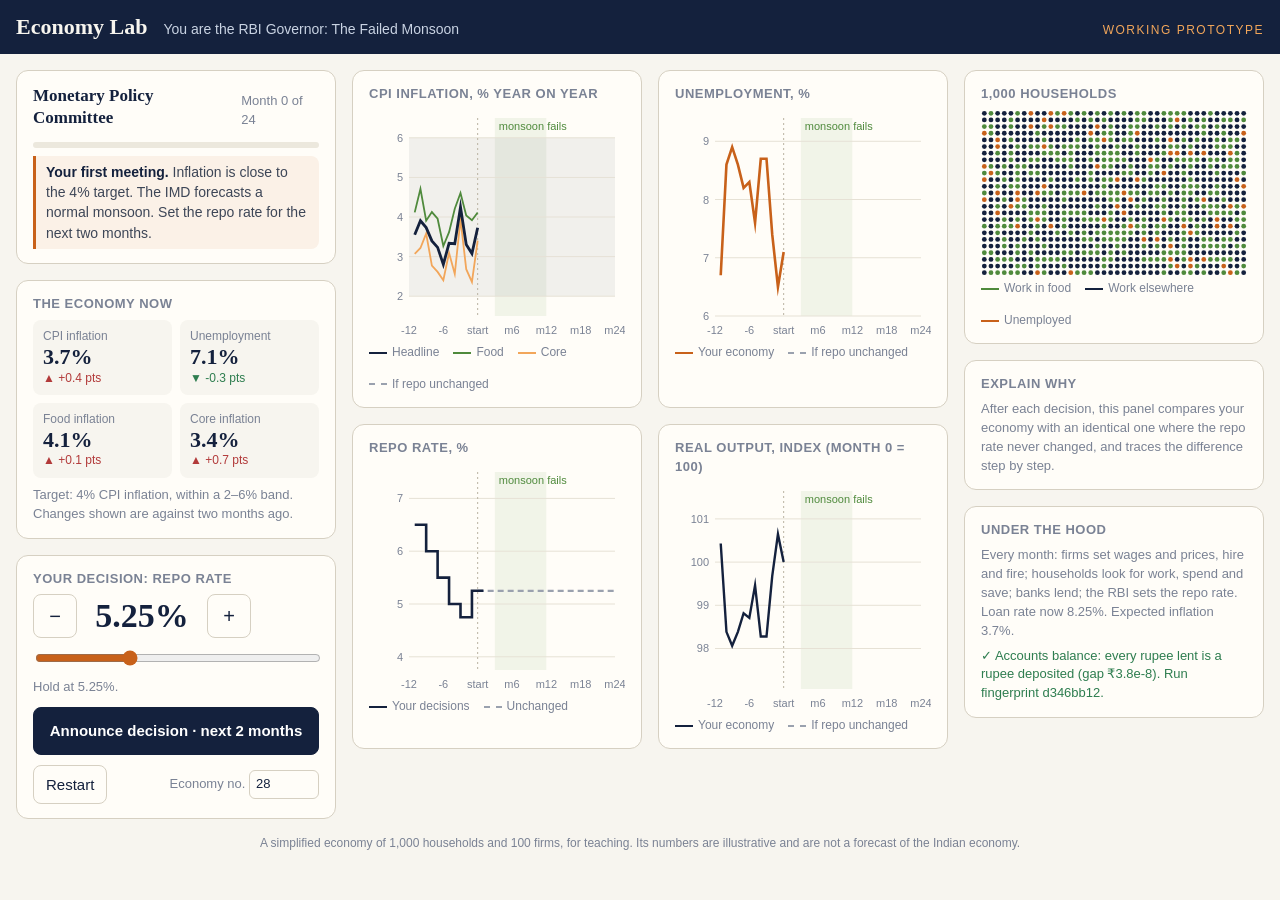
==== prototype/index.html @ f1018a71 "Economy Lab: research, architecture, concept note and RBI Governor prototype Co-Authored-By: Claude " ====
<!doctype html>
<html lang="en">
<head>
<meta charset="utf-8">
<meta name="viewport" content="width=device-width, initial-scale=1">
<title>Economy Lab Prototype</title>
<style>
  /* Layout: controls left, four linked charts centre, households and explanation right */
  :root {
    --ink: #14213D; --paper: #F7F5EF; --paper2: #ECE8DD; --card: #FFFDF8;
    --body: #3D4657; --muted: #7A8294; --line: #D6D0C2;
    --accent: #C8611A; --accent-light: #F2A65A; --food: #4F8A3C; --good: #2E7D4F; --bad: #B23A3A;
    --header: #14213D; --header-fg: #F7F5EF; --header-sub: #C9D3E3; --news: #FBF1E7;
    --primary: #14213D; --primary-fg: #FFFFFF; --primary-hover: #23365F;
    --hold: #9AA1AE; --grid: #E6E1D5; --zero: #B9B2A2; --band: rgba(20,33,61,0.06); --monsoon: rgba(79,138,60,0.08);
  }
  @media (prefers-color-scheme: dark) { :root:not([data-theme="light"]) {
    --ink: #EEF1F6; --paper: #0F141E; --paper2: #1A2130; --card: #151C29;
    --body: #C3CBD8; --muted: #8D96A8; --line: #2A3344;
    --accent: #E58440; --accent-light: #F2A65A; --food: #7CBF65; --good: #5CC08A; --bad: #EE7272;
    --header: #0A0F1A; --header-fg: #F7F5EF; --header-sub: #AEB9CC; --news: #2A1F16;
    --primary: #E58440; --primary-fg: #10141C; --primary-hover: #F09A5C;
    --hold: #707A8C; --grid: #232C3C; --zero: #4A5468; --band: rgba(238,241,246,0.06); --monsoon: rgba(124,191,101,0.10);
    color-scheme: dark; } }
  :root[data-theme="dark"] {
    --ink: #EEF1F6; --paper: #0F141E; --paper2: #1A2130; --card: #151C29;
    --body: #C3CBD8; --muted: #8D96A8; --line: #2A3344;
    --accent: #E58440; --accent-light: #F2A65A; --food: #7CBF65; --good: #5CC08A; --bad: #EE7272;
    --header: #0A0F1A; --header-fg: #F7F5EF; --header-sub: #AEB9CC; --news: #2A1F16;
    --primary: #E58440; --primary-fg: #10141C; --primary-hover: #F09A5C;
    --hold: #707A8C; --grid: #232C3C; --zero: #4A5468; --band: rgba(238,241,246,0.06); --monsoon: rgba(124,191,101,0.10);
    color-scheme: dark; }
  * { box-sizing: border-box; }
  body { margin: 0; background: var(--paper); color: var(--body); font: 15px/1.45 "IBM Plex Sans", -apple-system, "Segoe UI", Roboto, Arial, sans-serif; }
  header { background: var(--header); color: var(--header-fg); padding: 14px max(16px, env(safe-area-inset-right, 0px)) 14px max(16px, env(safe-area-inset-left, 0px)); display: flex; align-items: baseline; gap: 16px; flex-wrap: wrap; }
  header h1 { margin: 0; font: 600 22px/1.2 "Source Serif 4", Georgia, serif; }
  header .sub { color: var(--header-sub); font-size: 14px; }
  header .tag { margin-left: auto; font-size: 12px; letter-spacing: 1.5px; text-transform: uppercase; color: var(--accent-light); }
  main { display: grid; grid-template-columns: 320px minmax(0, 1fr) 300px; gap: 16px; padding-block: 16px; padding-left: max(16px, env(safe-area-inset-left, 0px)); padding-right: max(16px, env(safe-area-inset-right, 0px)); max-width: 1600px; margin: 0 auto; }
  .card { background: var(--card); border: 1px solid var(--line); border-radius: 12px; padding: 14px 16px; }
  .col { display: flex; flex-direction: column; gap: 16px; min-width: 0; }
  h2 { margin: 0 0 8px; font: 600 17px/1.25 "Source Serif 4", Georgia, serif; color: var(--ink); }
  h3 { margin: 0 0 6px; font-size: 13px; font-weight: 600; letter-spacing: .5px; text-transform: uppercase; color: var(--muted); }
  .month { font-size: 13px; color: var(--muted); }
  .progress { height: 6px; background: var(--paper2); border-radius: 3px; overflow: hidden; margin: 6px 0 2px; }
  .progress > div { height: 100%; background: var(--accent); width: 0; transition: width .3s; }
  .news { font-size: 14px; border-left: 3px solid var(--accent); padding: 6px 10px; background: var(--news); border-radius: 0 8px 8px 0; margin-top: 8px; }
  .news b { color: var(--ink); }
  .tiles { display: grid; grid-template-columns: 1fr 1fr; gap: 8px; }
  .tile { background: var(--paper); border-radius: 8px; padding: 8px 10px; }
  .tile .k { font-size: 12px; color: var(--muted); }
  .tile .v { font: 600 22px/1.1 "Source Serif 4", Georgia, serif; color: var(--ink); }
  .tile .d { font-size: 12px; }
  .up { color: var(--bad); } .down { color: var(--good); } .flat { color: var(--muted); }
  .repo { display: flex; align-items: center; gap: 10px; margin: 6px 0 10px; }
  .repo .val { font: 600 34px/1 "Source Serif 4", Georgia, serif; color: var(--ink); min-width: 110px; text-align: center; }
  button { font: inherit; cursor: pointer; border-radius: 8px; border: 1px solid var(--line); background: var(--card); color: var(--ink); padding: 8px 12px; }
  button:hover:not(:disabled) { border-color: var(--ink); }
  button:disabled { opacity: .45; cursor: default; }
  button.step { width: 44px; height: 44px; font-size: 20px; padding: 0; }
  button.primary { background: var(--primary); color: var(--primary-fg); border-color: var(--primary); width: 100%; padding: 12px; font-weight: 600; }
  button.primary:hover:not(:disabled) { background: var(--primary-hover); }
  button:focus-visible, input:focus-visible { outline: 2px solid var(--accent); outline-offset: 2px; }
  input[type=range] { width: 100%; accent-color: var(--accent); }
  .row { display: flex; gap: 8px; align-items: center; }
  .small { font-size: 13px; color: var(--muted); }
  .charts { display: grid; grid-template-columns: 1fr 1fr; gap: 16px; }
  .chart canvas { width: 100%; height: 230px; display: block; }
  .legend { display: flex; gap: 14px; flex-wrap: wrap; font-size: 12px; color: var(--muted); margin-top: 4px; }
  .legend i { display: inline-block; width: 18px; height: 0; border-top: 2.5px solid; vertical-align: middle; margin-right: 5px; }
  .legend i.dash { border-top-style: dashed; }
  #dots { width: 100%; aspect-ratio: 40 / 25; display: block; }
  .explain ol { margin: 0; padding-left: 20px; }
  .explain li { margin-bottom: 6px; }
  .check { font-size: 13px; color: var(--good); }
  .score { text-align: center; }
  .score .grade { font: 600 64px/1 "Source Serif 4", Georgia, serif; color: var(--accent); }
  .disclaimer { font-size: 12px; color: var(--muted); text-align: center; margin: 0; padding: 0 max(16px, env(safe-area-inset-right, 0px)) 20px max(16px, env(safe-area-inset-left, 0px)); }
  @media (max-width: 1200px) { main { grid-template-columns: 300px minmax(0, 1fr); } .right { grid-column: 1 / -1; display: grid; grid-template-columns: repeat(auto-fit, minmax(260px, 1fr)); } }
  @media (max-width: 760px) { main { grid-template-columns: 1fr; } .charts { grid-template-columns: 1fr; } header .tag { margin-left: 0; } }
</style>
</head>
<body>
<header>
  <h1>Economy Lab</h1>
  <span class="sub">You are the RBI Governor: The Failed Monsoon</span>
  <span class="tag">Working prototype</span>
</header>

<main>
  <section class="col">
    <div class="card">
      <div class="row" style="justify-content:space-between"><h2 id="phase">Monetary Policy Committee</h2><span class="month" id="month"></span></div>
      <div class="progress"><div id="bar"></div></div>
      <div class="news" id="news"></div>
    </div>
    <div class="card">
      <h3>The economy now</h3>
      <div class="tiles">
        <div class="tile"><div class="k">CPI inflation</div><div class="v" id="t-infl"></div><div class="d" id="d-infl"></div></div>
        <div class="tile"><div class="k">Unemployment</div><div class="v" id="t-u"></div><div class="d" id="d-u"></div></div>
        <div class="tile"><div class="k">Food inflation</div><div class="v" id="t-food"></div><div class="d" id="d-food"></div></div>
        <div class="tile"><div class="k">Core inflation</div><div class="v" id="t-core"></div><div class="d" id="d-core"></div></div>
      </div>
      <p class="small" style="margin:8px 0 0">Target: 4% CPI inflation, within a 2–6% band. Changes shown are against two months ago.</p>
    </div>
    <div class="card">
      <h3>Your decision: repo rate</h3>
      <div class="repo">
        <button class="step" id="minus" aria-label="Cut by 0.25">−</button>
        <div class="val" id="repo"></div>
        <button class="step" id="plus" aria-label="Raise by 0.25">+</button>
      </div>
      <input type="range" id="slider" min="3" max="10" step="0.25" aria-label="Repo rate">
      <p class="small" id="change" style="margin:6px 0 10px"></p>
      <button class="primary" id="go">Announce decision · next 2 months</button>
      <div class="row" style="margin-top:10px; justify-content:space-between">
        <button id="restart">Restart</button>
        <span class="small">Economy no. <input id="seed" type="number" value="28" style="width:70px; font:inherit; padding:4px 6px; border:1px solid var(--line); border-radius:6px; background:var(--card); color:var(--ink)"></span>
      </div>
    </div>
  </section>

  <section class="col">
    <div class="charts">
      <div class="card chart"><h3>CPI inflation, % year on year</h3><canvas id="c-infl"></canvas>
        <div class="legend"><span><i style="border-color:var(--ink)"></i>Headline</span><span><i style="border-color:var(--food)"></i>Food</span><span><i style="border-color:var(--accent-light)"></i>Core</span><span><i class="dash" style="border-color:var(--hold)"></i>If repo unchanged</span></div></div>
      <div class="card chart"><h3>Unemployment, %</h3><canvas id="c-u"></canvas>
        <div class="legend"><span><i style="border-color:var(--accent)"></i>Your economy</span><span><i class="dash" style="border-color:var(--hold)"></i>If repo unchanged</span></div></div>
      <div class="card chart"><h3>Repo rate, %</h3><canvas id="c-repo"></canvas>
        <div class="legend"><span><i style="border-color:var(--ink)"></i>Your decisions</span><span><i class="dash" style="border-color:var(--hold)"></i>Unchanged</span></div></div>
      <div class="card chart"><h3>Real output, index (month 0 = 100)</h3><canvas id="c-y"></canvas>
        <div class="legend"><span><i style="border-color:var(--ink)"></i>Your economy</span><span><i class="dash" style="border-color:var(--hold)"></i>If repo unchanged</span></div></div>
    </div>
  </section>

  <section class="col right">
    <div class="card">
      <h3>1,000 households</h3>
      <canvas id="dots"></canvas>
      <div class="legend"><span><i style="border-color:var(--food)"></i>Work in food</span><span><i style="border-color:var(--ink)"></i>Work elsewhere</span><span><i style="border-color:var(--accent)"></i>Unemployed</span></div>
    </div>
    <div class="card explain">
      <h3>Explain why</h3>
      <div id="explain"></div>
    </div>
    <div class="card score" id="scorecard" hidden></div>
    <div class="card">
      <h3>Under the hood</h3>
      <p class="small" style="margin:0" id="hood"></p>
      <p class="check" id="check" style="margin:6px 0 0"></p>
    </div>
  </section>
</main>
<p class="disclaimer">A simplified economy of 1,000 households and 100 firms, for teaching. Its numbers are illustrative and are not a forecast of the Indian economy.</p>

<script src="engine.js"></script>
<script>
(function () {
  const E = window.EconEngine;
  const $ = id => document.getElementById(id);
  const tok = n => getComputedStyle(document.documentElement).getPropertyValue(n).trim();
  const pct = (x, d = 1) => (100 * x).toFixed(d) + '%';
  let game, repo, lastRec;

  const NEWS = [
    { at: 0, html: '<b>Your first meeting.</b> Inflation is close to the 4% target. The IMD forecasts a normal monsoon. Set the repo rate for the next two months.' },
    { at: 2, html: '<b>Weather alert.</b> Monsoon rains are running well below normal in July. Farmers are worried about the kharif crop.' },
    { at: 4, html: '<b>Monsoon fails.</b> Rainfall ends 18% below normal. Kharif output falls and vegetable and pulse prices are rising. Food is 46% of the CPI basket.' },
    { at: 8, html: '<b>Prices spreading?</b> Food inflation is high. Watch core inflation: if wages and other prices follow, the shock becomes persistent.' },
    { at: 12, html: '<b>Rabi sowing improves.</b> Farm output is expected to recover gradually over the next year.' },
    { at: 18, html: '<b>Harvest back to normal.</b> Food prices are easing. Is your policy still right for where the economy is heading?' },
    { at: 22, html: '<b>Last meeting.</b> Your term ends after this decision.' },
  ];

  function start() {
    const seed = Math.max(1, Math.floor(Number($('seed').value) || 28));
    game = new E.Game({ seed });
    repo = game.startRepo;
    render();
  }

  function setRepo(x) { repo = Math.round(Math.min(0.10, Math.max(0.03, x)) * 400) / 400; renderControls(); }

  function gameHist(sim) { return sim.hist.filter(r => r.t >= -12); }

  function render() {
    const p = game.player, h = p.hist[p.hist.length - 1], prev = p.hist[p.hist.length - 3];
    lastRec = h;
    const m = game.month, total = game.scenario.months;
    $('month').textContent = game.done ? 'Term complete' : `Month ${m} of ${total}`;
    $('bar').style.width = (100 * m / total) + '%';
    const news = NEWS.filter(n => n.at <= m).pop();
    $('news').innerHTML = game.done ? '<b>Your term is over.</b> See your scorecard on the right, then try a different strategy.' : news.html;
    tile('infl', h.infl, prev.infl); tile('u', h.u, prev.u); tile('food', h.foodInfl, prev.foodInfl); tile('core', h.coreInfl, prev.coreInfl);
    $('slider').disabled = $('plus').disabled = $('minus').disabled = $('go').disabled = game.done;
    renderControls();
    drawCharts();
    drawDots();
    explain();
    score();
    $('hood').textContent = `Every month: firms set wages and prices, hire and fire; households look for work, spend and save; banks lend; the RBI sets the repo rate. Loan rate now ${pct(p.rates().loan, 2)}. Expected inflation ${pct(h.piE)}.`;
    $('check').textContent = `✓ Accounts balance: every rupee lent is a rupee deposited (gap ₹${Math.abs(h.residual).toExponential(1)}). Run fingerprint ${p.hash()}.`;
  }

  function tile(k, v, before) {
    $('t-' + k).textContent = pct(v);
    const d = v - before, el = $('d-' + k);
    el.className = 'd ' + (Math.abs(d) < 0.0005 ? 'flat' : d > 0 ? 'up' : 'down');
    el.textContent = (Math.abs(d) < 0.0005 ? '→ ' : d > 0 ? '▲ ' : '▼ ') + (d >= 0 ? '+' : '') + (100 * d).toFixed(1) + ' pts';
  }

  function renderControls() {
    $('repo').textContent = (100 * repo).toFixed(2) + '%';
    $('slider').value = (100 * repo).toFixed(2);
    const cur = game.player.repo, d = Math.round((repo - cur) * 10000);
    $('change').textContent = game.done ? '' : d === 0 ? `Hold at ${(100 * cur).toFixed(2)}%.` : `${d > 0 ? 'Raise' : 'Cut'} by ${Math.abs(d)} basis points from ${(100 * cur).toFixed(2)}%.`;
  }

  // ---------- charts ----------
  function drawChart(id, opt) {
    const c = $(id), dpr = window.devicePixelRatio || 1, W = c.clientWidth, H = c.clientHeight;
    c.width = W * dpr; c.height = H * dpr;
    const g = c.getContext('2d'); g.setTransform(dpr, 0, 0, dpr, 0, 0); g.clearRect(0, 0, W, H);
    const L = 40, R = 10, T = 8, B = 24, xMin = -12, xMax = game.scenario.months;
    let lo = Infinity, hi = -Infinity;
    for (const s of opt.series) for (const r of s.data) { lo = Math.min(lo, r.y); hi = Math.max(hi, r.y); }
    if (opt.band) { lo = Math.min(lo, opt.band[0]); hi = Math.max(hi, opt.band[1]); }
    if (opt.floor !== undefined) lo = Math.min(lo, opt.floor);
    const pad = Math.max((hi - lo) * 0.12, opt.minSpan || 0.5); lo -= pad; hi += pad;
    const X = t => L + (W - L - R) * (t - xMin) / (xMax - xMin), Y = v => T + (H - T - B) * (1 - (v - lo) / (hi - lo));
    // monsoon months
    g.fillStyle = tok('--monsoon'); g.fillRect(X(3), T, X(12) - X(3), H - T - B);
    g.fillStyle = tok('--food'); g.font = '11px sans-serif'; g.fillText('monsoon fails', X(3) + 4, T + 12);
    if (opt.band) { g.fillStyle = tok('--band'); g.fillRect(L, Y(opt.band[1]), W - L - R, Y(opt.band[0]) - Y(opt.band[1])); }
    // grid
    const step = niceStep((hi - lo) / 4);
    g.strokeStyle = tok('--grid'); g.fillStyle = tok('--muted'); g.lineWidth = 1; g.font = '11px sans-serif'; g.textAlign = 'right';
    for (let v = Math.ceil(lo / step) * step; v <= hi; v += step) {
      g.beginPath(); g.moveTo(L, Y(v)); g.lineTo(W - R, Y(v)); g.stroke();
      g.fillText(v.toFixed(step < 1 ? 1 : 0), L - 6, Y(v) + 4);
    }
    g.textAlign = 'center';
    for (let t = -12; t <= xMax; t += 6) g.fillText(t === 0 ? 'start' : (t > 0 ? 'm' + t : t), X(t), H - 6);
    g.strokeStyle = tok('--zero'); g.setLineDash([2, 3]); g.beginPath(); g.moveTo(X(0), T); g.lineTo(X(0), H - B); g.stroke(); g.setLineDash([]);
    for (const s of opt.series) {
      if (!s.data.length) continue;
      g.strokeStyle = s.color; g.lineWidth = s.width || 2.2; g.setLineDash(s.dash ? [6, 4] : []);
      g.beginPath();
      s.data.forEach((r, i) => {
        const x = X(r.x), y = Y(r.y);
        if (i === 0) g.moveTo(x, y);
        else if (s.stepped) { g.lineTo(x, Y(s.data[i - 1].y)); g.lineTo(x, y); }
        else g.lineTo(x, y);
      });
      g.stroke();
    }
    g.setLineDash([]);
  }
  function niceStep(x) { const p = Math.pow(10, Math.floor(Math.log10(x))); const f = x / p; return (f < 1.5 ? 1 : f < 3 ? 2 : f < 7 ? 5 : 10) * p; }

  function drawCharts() {
    const P = gameHist(game.player), Hd = game.hold.hist.filter(r => r.t >= 0);
    const pts = (arr, k, s = 100) => arr.map(r => ({ x: r.t + 1, y: r[k] * s }));
    const holdLine = k => game.month > 0 && Math.abs(game.player.repo - game.startRepo) + P.filter(r => r.t >= 0).reduce((s, r) => s + Math.abs(r.repo - game.startRepo), 0) > 1e-9 ? pts(Hd, k) : [];
    drawChart('c-infl', { band: [2, 6], series: [
      { data: holdLine('infl'), color: tok('--hold'), dash: true },
      { data: pts(P, 'coreInfl'), color: tok('--accent-light'), width: 1.8 },
      { data: pts(P, 'foodInfl'), color: tok('--food'), width: 1.8 },
      { data: pts(P, 'infl'), color: tok('--ink'), width: 2.8 }] });
    drawChart('c-u', { series: [{ data: holdLine('u'), color: tok('--hold'), dash: true }, { data: pts(P, 'u'), color: tok('--accent'), width: 2.6 }] });
    const repoPts = pts(P, 'repo');
    if (!game.done) repoPts.push({ x: game.month + 1, y: 100 * repo });
    drawChart('c-repo', { minSpan: 1, series: [
      { data: [{ x: 0, y: 100 * game.startRepo }, { x: game.scenario.months, y: 100 * game.startRepo }], color: tok('--hold'), dash: true },
      { data: repoPts, color: tok('--ink'), width: 2.6, stepped: true }] });
    const base = game.player.hist.find(r => r.t === -1).Y;
    const yIdx = arr => arr.map(r => ({ x: r.t + 1, y: 100 * r.Y / base }));
    drawChart('c-y', { minSpan: 1, series: [{ data: holdLine('Y').length ? yIdx(Hd) : [], color: tok('--hold'), dash: true }, { data: yIdx(P), color: tok('--ink'), width: 2.4 }] });
  }

  function drawDots() {
    const c = $('dots'), dpr = window.devicePixelRatio || 1, W = c.clientWidth, H = c.clientHeight;
    c.width = W * dpr; c.height = H * dpr;
    const g = c.getContext('2d'); g.setTransform(dpr, 0, 0, dpr, 0, 0); g.clearRect(0, 0, W, H);
    const s = game.player, cols = 40, rows = 25, cw = W / cols, ch = H / rows, r = Math.min(cw, ch) * 0.36;
    // sort so the picture is stable: by employer type, then by household number
    for (let i = 0; i < s.H; i++) {
      const f = s.emp[i];
      g.fillStyle = f < 0 ? tok('--accent') : s.isFood[f] ? tok('--food') : tok('--ink');
      const x = (i % cols + 0.5) * cw, y = (Math.floor(i / cols) + 0.5) * ch;
      g.beginPath(); g.arc(x, y, r, 0, Math.PI * 2); g.fill();
    }
  }

  // ---------- explain why: compare with the economy where the repo never changed ----------
  function explain() {
    const p = game.player.hist[game.player.hist.length - 1];
    const q = game.hold.hist[game.hold.hist.length - 1];
    const el = $('explain');
    if (game.month === 0) { el.innerHTML = '<p class="small" style="margin:0">After each decision, this panel compares your economy with an identical one where the repo rate never changed, and traces the difference step by step.</p>'; return; }
    const pp = x => (x >= 0 ? '+' : '−') + Math.abs(100 * x).toFixed(1) + ' pts';
    const pc = x => (x >= 0 ? '+' : '−') + Math.abs(100 * x).toFixed(1) + '%';
    const dRepo = p.repo - q.repo;
    let html = '';
    if (Math.abs(dRepo) < 1e-9 && game.player.hist.filter(r => r.t >= 0).every(r => Math.abs(r.repo - game.startRepo) < 1e-9)) {
      html = `<p style="margin:0 0 8px">You have kept the repo at ${pct(p.repo, 2)}, so there is nothing to compare yet.</p>`;
    } else {
      const items = [];
      items.push(`Repo ${pct(p.repo, 2)} vs ${pct(q.repo, 2)} unchanged, so banks lend at ${pct(p.loanRate, 2)} instead of ${pct(q.loanRate, 2)}.`);
      items.push(`Households save more when rates are higher: they now spend ${(100 * p.aInc).toFixed(1)}% of their income vs ${(100 * q.aInc).toFixed(1)}%.`);
      items.push(`Firms' investment spending is ${pc(p.I / q.I - 1)}, because borrowing costs ${dRepo >= 0 ? 'more' : 'less'}.`);
      items.push(`Unemployment is ${pp(p.u - q.u)} (${pct(p.u)} vs ${pct(q.u)}). ${p.u > q.u ? 'Fewer vacancies mean slower wage growth.' : 'A tighter job market pushes wages up faster.'}`);
      items.push(`Core inflation is ${pp(p.coreInfl - q.coreInfl)} and food inflation ${pp(p.foodInfl - q.foodInfl)}, so headline CPI is ${pp(p.infl - q.infl)} (${pct(p.infl)} vs ${pct(q.infl)}).`);
      html = '<ol>' + items.map(s => `<li>${s}</li>`).join('') + '</ol>';
    }
    if (game.month >= 4 && game.month <= 16) html += '<p class="small" style="margin:6px 0 0">Food prices are set by the harvest: interest rates move them only slowly. Rates work mainly through spending, jobs and wages.</p>';
    el.innerHTML = html;
  }

  function lossOf(sim) {
    const h = sim.hist.filter(r => r.t >= 0);
    const inflGap = h.reduce((s, r) => s + Math.abs(r.infl - 0.04), 0) / h.length;
    const uAvg = h.reduce((s, r) => s + r.u, 0) / h.length;
    const inBand = h.filter(r => r.infl >= 0.02 && r.infl <= 0.06).length;
    return { inflGap, uAvg, inBand, n: h.length };
  }
  function score() {
    const card = $('scorecard');
    if (!game.done) { card.hidden = true; return; }
    const s = game.score(), me = lossOf(game.player), hold = lossOf(game.hold);
    card.hidden = false;
    card.innerHTML = `<h3>Your scorecard</h3><div class="grade">${s.grade}</div>
      <p class="small" style="margin:6px 0">Inflation was inside the 2–6% band in <b>${me.inBand} of ${me.n}</b> months (unchanged repo: ${hold.inBand}).<br>
      Average distance from 4%: <b>${(100 * me.inflGap).toFixed(1)} pts</b> (unchanged: ${(100 * hold.inflGap).toFixed(1)}).<br>
      Average unemployment: <b>${pct(me.uAvg)}</b> (unchanged: ${pct(hold.uAvg)}).</p>
      <p class="small" style="margin:0">Discussion: should a central bank respond to a supply shock it cannot fix, or look through it?</p>`;
  }

  $('plus').onclick = () => setRepo(repo + 0.0025);
  $('minus').onclick = () => setRepo(repo - 0.0025);
  $('slider').oninput = e => setRepo(Number(e.target.value) / 100);
  $('go').onclick = () => { game.meeting(repo); render(); };
  $('restart').onclick = start;
  $('seed').onchange = start;
  const redraw = () => { if (game) { drawCharts(); drawDots(); } };
  window.addEventListener('resize', redraw);
  window.matchMedia('(prefers-color-scheme: dark)').addEventListener('change', redraw);
  new MutationObserver(redraw).observe(document.documentElement, { attributes: true, attributeFilter: ['data-theme'] });
  start();
})();
</script>
</body>
</html>
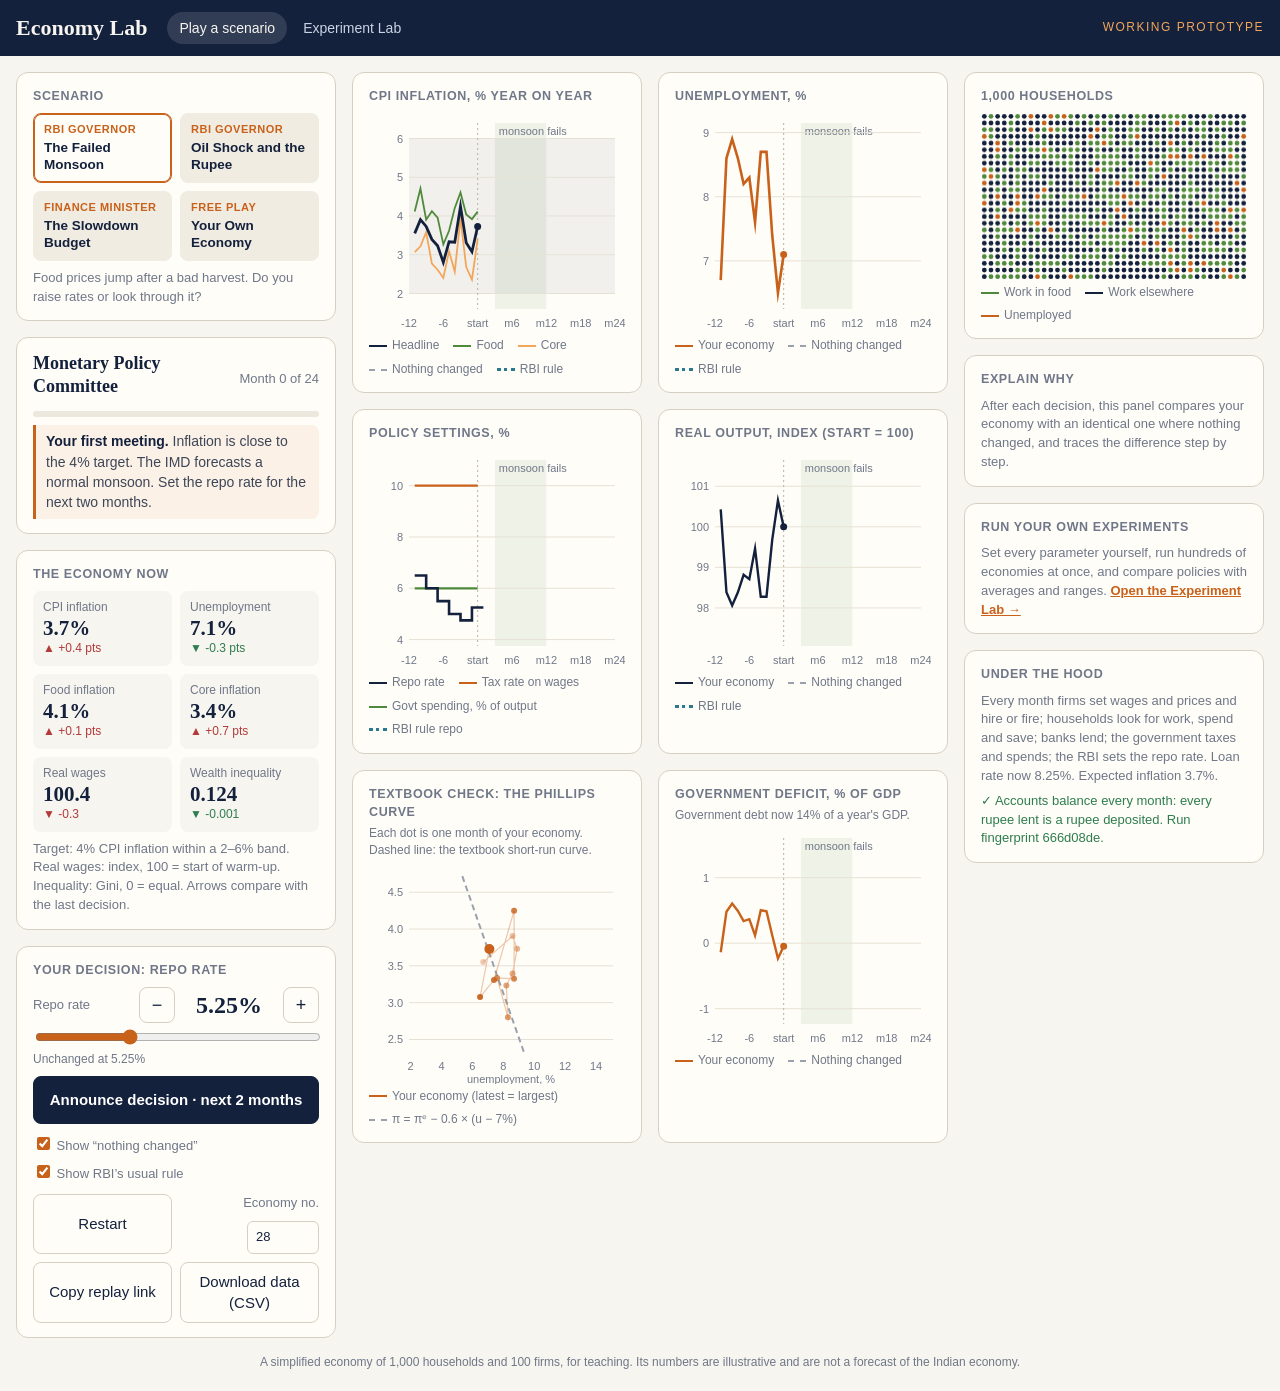
==== commit 75c5304e: "Add scenarios, fiscal policy, new measures and the Experiment Lab - Four scenarios: failed monsoon, " ====
--- a/prototype/index.html
+++ b/prototype/index.html
@@ -4,44 +4,17 @@
 <meta charset="utf-8">
 <meta name="viewport" content="width=device-width, initial-scale=1">
 <title>Economy Lab Prototype</title>
+<link rel="stylesheet" href="shared.css">
 <style>
-  /* Layout: controls left, four linked charts centre, households and explanation right */
-  :root {
-    --ink: #14213D; --paper: #F7F5EF; --paper2: #ECE8DD; --card: #FFFDF8;
-    --body: #3D4657; --muted: #7A8294; --line: #D6D0C2;
-    --accent: #C8611A; --accent-light: #F2A65A; --food: #4F8A3C; --good: #2E7D4F; --bad: #B23A3A;
-    --header: #14213D; --header-fg: #F7F5EF; --header-sub: #C9D3E3; --news: #FBF1E7;
-    --primary: #14213D; --primary-fg: #FFFFFF; --primary-hover: #23365F;
-    --hold: #9AA1AE; --grid: #E6E1D5; --zero: #B9B2A2; --band: rgba(20,33,61,0.06); --monsoon: rgba(79,138,60,0.08);
-  }
-  @media (prefers-color-scheme: dark) { :root:not([data-theme="light"]) {
-    --ink: #EEF1F6; --paper: #0F141E; --paper2: #1A2130; --card: #151C29;
-    --body: #C3CBD8; --muted: #8D96A8; --line: #2A3344;
-    --accent: #E58440; --accent-light: #F2A65A; --food: #7CBF65; --good: #5CC08A; --bad: #EE7272;
-    --header: #0A0F1A; --header-fg: #F7F5EF; --header-sub: #AEB9CC; --news: #2A1F16;
-    --primary: #E58440; --primary-fg: #10141C; --primary-hover: #F09A5C;
-    --hold: #707A8C; --grid: #232C3C; --zero: #4A5468; --band: rgba(238,241,246,0.06); --monsoon: rgba(124,191,101,0.10);
-    color-scheme: dark; } }
-  :root[data-theme="dark"] {
-    --ink: #EEF1F6; --paper: #0F141E; --paper2: #1A2130; --card: #151C29;
-    --body: #C3CBD8; --muted: #8D96A8; --line: #2A3344;
-    --accent: #E58440; --accent-light: #F2A65A; --food: #7CBF65; --good: #5CC08A; --bad: #EE7272;
-    --header: #0A0F1A; --header-fg: #F7F5EF; --header-sub: #AEB9CC; --news: #2A1F16;
-    --primary: #E58440; --primary-fg: #10141C; --primary-hover: #F09A5C;
-    --hold: #707A8C; --grid: #232C3C; --zero: #4A5468; --band: rgba(238,241,246,0.06); --monsoon: rgba(124,191,101,0.10);
-    color-scheme: dark; }
-  * { box-sizing: border-box; }
-  body { margin: 0; background: var(--paper); color: var(--body); font: 15px/1.45 "IBM Plex Sans", -apple-system, "Segoe UI", Roboto, Arial, sans-serif; }
-  header { background: var(--header); color: var(--header-fg); padding: 14px max(16px, env(safe-area-inset-right, 0px)) 14px max(16px, env(safe-area-inset-left, 0px)); display: flex; align-items: baseline; gap: 16px; flex-wrap: wrap; }
-  header h1 { margin: 0; font: 600 22px/1.2 "Source Serif 4", Georgia, serif; }
-  header .sub { color: var(--header-sub); font-size: 14px; }
-  header .tag { margin-left: auto; font-size: 12px; letter-spacing: 1.5px; text-transform: uppercase; color: var(--accent-light); }
-  main { display: grid; grid-template-columns: 320px minmax(0, 1fr) 300px; gap: 16px; padding-block: 16px; padding-left: max(16px, env(safe-area-inset-left, 0px)); padding-right: max(16px, env(safe-area-inset-right, 0px)); max-width: 1600px; margin: 0 auto; }
-  .card { background: var(--card); border: 1px solid var(--line); border-radius: 12px; padding: 14px 16px; }
-  .col { display: flex; flex-direction: column; gap: 16px; min-width: 0; }
-  h2 { margin: 0 0 8px; font: 600 17px/1.25 "Source Serif 4", Georgia, serif; color: var(--ink); }
-  h3 { margin: 0 0 6px; font-size: 13px; font-weight: 600; letter-spacing: .5px; text-transform: uppercase; color: var(--muted); }
-  .month { font-size: 13px; color: var(--muted); }
+  /* Layout: scenario and decisions left, six linked charts centre, households and explanation right */
+  main.wrap { display: grid; grid-template-columns: 320px minmax(0, 1fr) 300px; gap: 16px; align-items: start; }
+  .scen { display: grid; grid-template-columns: 1fr 1fr; gap: 8px; }
+  .scen button { text-align: left; padding: 8px 10px; background: var(--chip); border-color: transparent; display: flex; flex-direction: column; gap: 2px; }
+  .scen button[aria-pressed="true"] { background: var(--card); border-color: var(--accent); box-shadow: inset 0 0 0 1px var(--accent); }
+  .scen .role { font-size: 11px; letter-spacing: .5px; text-transform: uppercase; color: var(--accent); font-weight: 600; }
+  .scen .name { font-weight: 600; font-size: 13.5px; color: var(--ink); line-height: 1.25; }
+  .blurb { font-size: 13px; color: var(--muted); margin-top: 8px; }
+  .month { font-size: 13px; color: var(--muted); white-space: nowrap; }
   .progress { height: 6px; background: var(--paper2); border-radius: 3px; overflow: hidden; margin: 6px 0 2px; }
   .progress > div { height: 100%; background: var(--accent); width: 0; transition: width .3s; }
   .news { font-size: 14px; border-left: 3px solid var(--accent); padding: 6px 10px; background: var(--news); border-radius: 0 8px 8px 0; margin-top: 8px; }
@@ -49,48 +22,55 @@
   .tiles { display: grid; grid-template-columns: 1fr 1fr; gap: 8px; }
   .tile { background: var(--paper); border-radius: 8px; padding: 8px 10px; }
   .tile .k { font-size: 12px; color: var(--muted); }
-  .tile .v { font: 600 22px/1.1 "Source Serif 4", Georgia, serif; color: var(--ink); }
-  .tile .d { font-size: 12px; }
+  .tile .v { font: 600 21px/1.15 var(--serif); color: var(--ink); font-variant-numeric: tabular-nums; }
+  .tile .d { font-size: 12px; font-variant-numeric: tabular-nums; }
   .up { color: var(--bad); } .down { color: var(--good); } .flat { color: var(--muted); }
-  .repo { display: flex; align-items: center; gap: 10px; margin: 6px 0 10px; }
-  .repo .val { font: 600 34px/1 "Source Serif 4", Georgia, serif; color: var(--ink); min-width: 110px; text-align: center; }
-  button { font: inherit; cursor: pointer; border-radius: 8px; border: 1px solid var(--line); background: var(--card); color: var(--ink); padding: 8px 12px; }
-  button:hover:not(:disabled) { border-color: var(--ink); }
-  button:disabled { opacity: .45; cursor: default; }
-  button.step { width: 44px; height: 44px; font-size: 20px; padding: 0; }
-  button.primary { background: var(--primary); color: var(--primary-fg); border-color: var(--primary); width: 100%; padding: 12px; font-weight: 600; }
-  button.primary:hover:not(:disabled) { background: var(--primary-hover); }
-  button:focus-visible, input:focus-visible { outline: 2px solid var(--accent); outline-offset: 2px; }
-  input[type=range] { width: 100%; accent-color: var(--accent); }
-  .row { display: flex; gap: 8px; align-items: center; }
-  .small { font-size: 13px; color: var(--muted); }
+  .lever { display: flex; flex-direction: column; gap: 4px; padding: 8px 0; border-top: 1px solid var(--line); }
+  .lever:first-child { border-top: 0; padding-top: 0; }
+  .lever .top { display: flex; align-items: center; gap: 8px; }
+  .lever .lab { flex: 1; font-size: 13px; color: var(--muted); }
+  .lever .val { font: 600 24px/1 var(--serif); color: var(--ink); min-width: 92px; text-align: center; font-variant-numeric: tabular-nums; }
+  .lever button.step { width: 36px; height: 36px; padding: 0; font-size: 18px; }
+  .lever .note { font-size: 12px; color: var(--muted); min-height: 16px; }
+  .shocks { display: flex; gap: 6px; flex-wrap: wrap; margin: 4px 0 10px; }
+  .shocks button { font-size: 13px; padding: 6px 10px; }
+  .shocks button[aria-pressed="true"] { border-color: var(--accent); color: var(--accent); }
+  .compare { display: flex; gap: 6px 12px; flex-wrap: wrap; font-size: 13px; color: var(--muted); margin: 10px 0 0; }
   .charts { display: grid; grid-template-columns: 1fr 1fr; gap: 16px; }
-  .chart canvas { width: 100%; height: 230px; display: block; }
-  .legend { display: flex; gap: 14px; flex-wrap: wrap; font-size: 12px; color: var(--muted); margin-top: 4px; }
-  .legend i { display: inline-block; width: 18px; height: 0; border-top: 2.5px solid; vertical-align: middle; margin-right: 5px; }
-  .legend i.dash { border-top-style: dashed; }
-  #dots { width: 100%; aspect-ratio: 40 / 25; display: block; }
+  .chart .sub { font-size: 12px; color: var(--muted); margin: -4px 0 4px; }
+  #dots { width: 100%; aspect-ratio: 40 / 25; max-width: 100%; display: block; }
   .explain ol { margin: 0; padding-left: 20px; }
   .explain li { margin-bottom: 6px; }
-  .check { font-size: 13px; color: var(--good); }
+  .check { font-size: 13px; color: var(--good); margin-top: 6px; }
   .score { text-align: center; }
-  .score .grade { font: 600 64px/1 "Source Serif 4", Georgia, serif; color: var(--accent); }
-  .disclaimer { font-size: 12px; color: var(--muted); text-align: center; margin: 0; padding: 0 max(16px, env(safe-area-inset-right, 0px)) 20px max(16px, env(safe-area-inset-left, 0px)); }
-  @media (max-width: 1200px) { main { grid-template-columns: 300px minmax(0, 1fr); } .right { grid-column: 1 / -1; display: grid; grid-template-columns: repeat(auto-fit, minmax(260px, 1fr)); } }
-  @media (max-width: 760px) { main { grid-template-columns: 1fr; } .charts { grid-template-columns: 1fr; } header .tag { margin-left: 0; } }
+  .score .grade { font: 600 64px/1 var(--serif); color: var(--accent); }
+  .score .tbl { overflow-x: auto; }
+  .score table { width: 100%; font-size: 12.5px; border-collapse: collapse; margin: 8px 0; font-variant-numeric: tabular-nums; }
+  .score td, .score th { padding: 4px; text-align: right; border-bottom: 1px solid var(--line); }
+  .score td:first-child, .score th:first-child { text-align: left; }
+  .score th { font-weight: 600; color: var(--muted); }
+  .tools { display: grid; grid-template-columns: 1fr 1fr; gap: 8px; margin-top: 10px; }
+  .labcard a { color: var(--accent); font-weight: 600; }
+  @media (max-width: 1250px) { main.wrap { grid-template-columns: 300px minmax(0, 1fr); } .right { grid-column: 1 / -1; display: grid; grid-template-columns: repeat(auto-fit, minmax(260px, 1fr)); } }
+  @media (max-width: 760px) { main.wrap { grid-template-columns: 1fr; } .charts { grid-template-columns: 1fr; } header.top .tag { margin-left: 0; } }
 </style>
 </head>
 <body>
-<header>
+<header class="top">
   <h1>Economy Lab</h1>
-  <span class="sub">You are the RBI Governor: The Failed Monsoon</span>
+  <nav aria-label="Pages"><a href="index.html" aria-current="page">Play a scenario</a><a href="lab.html">Experiment Lab</a></nav>
   <span class="tag">Working prototype</span>
 </header>
 
-<main>
+<main class="wrap">
   <section class="col">
     <div class="card">
-      <div class="row" style="justify-content:space-between"><h2 id="phase">Monetary Policy Committee</h2><span class="month" id="month"></span></div>
+      <h3>Scenario</h3>
+      <div class="scen" id="scen"></div>
+      <p class="blurb" id="blurb"></p>
+    </div>
+    <div class="card">
+      <div class="row" style="justify-content:space-between; flex-wrap:nowrap"><h2 id="phase"></h2><span class="month" id="month"></span></div>
       <div class="progress"><div id="bar"></div></div>
       <div class="news" id="news"></div>
     </div>
@@ -101,22 +81,28 @@
         <div class="tile"><div class="k">Unemployment</div><div class="v" id="t-u"></div><div class="d" id="d-u"></div></div>
         <div class="tile"><div class="k">Food inflation</div><div class="v" id="t-food"></div><div class="d" id="d-food"></div></div>
         <div class="tile"><div class="k">Core inflation</div><div class="v" id="t-core"></div><div class="d" id="d-core"></div></div>
+        <div class="tile"><div class="k">Real wages</div><div class="v" id="t-rw"></div><div class="d" id="d-rw"></div></div>
+        <div class="tile"><div class="k">Wealth inequality</div><div class="v" id="t-gini"></div><div class="d" id="d-gini"></div></div>
       </div>
-      <p class="small" style="margin:8px 0 0">Target: 4% CPI inflation, within a 2–6% band. Changes shown are against two months ago.</p>
-    </div>
-    <div class="card">
-      <h3>Your decision: repo rate</h3>
-      <div class="repo">
-        <button class="step" id="minus" aria-label="Cut by 0.25">−</button>
-        <div class="val" id="repo"></div>
-        <button class="step" id="plus" aria-label="Raise by 0.25">+</button>
+      <p class="small" style="margin-top:8px">Target: 4% CPI inflation within a 2–6% band. Real wages: index, 100 = start of warm-up. Inequality: Gini, 0 = equal. Arrows compare with the last decision.</p>
+    </div>
+    <div class="card">
+      <h3 id="decide-title">Your decision</h3>
+      <div id="levers"></div>
+      <div id="shockbox" hidden>
+        <p class="small">Trigger a shock with your next decision:</p>
+        <div class="shocks" id="shocks"></div>
       </div>
-      <input type="range" id="slider" min="3" max="10" step="0.25" aria-label="Repo rate">
-      <p class="small" id="change" style="margin:6px 0 10px"></p>
-      <button class="primary" id="go">Announce decision · next 2 months</button>
-      <div class="row" style="margin-top:10px; justify-content:space-between">
+      <button class="primary" id="go" style="width:100%"></button>
+      <div class="compare">
+        <label><input type="checkbox" id="show-hold" checked> Show “nothing changed”</label>
+        <label id="auto-wrap"><input type="checkbox" id="show-auto" checked> Show RBI’s usual rule</label>
+      </div>
+      <div class="tools">
         <button id="restart">Restart</button>
-        <span class="small">Economy no. <input id="seed" type="number" value="28" style="width:70px; font:inherit; padding:4px 6px; border:1px solid var(--line); border-radius:6px; background:var(--card); color:var(--ink)"></span>
+        <label class="small row" style="justify-content:flex-end">Economy no. <input id="seed" type="number" min="1" value="28" style="width:72px"></label>
+        <button id="share">Copy replay link</button>
+        <button id="csv">Download data (CSV)</button>
       </div>
     </div>
   </section>
@@ -124,13 +110,17 @@
   <section class="col">
     <div class="charts">
       <div class="card chart"><h3>CPI inflation, % year on year</h3><canvas id="c-infl"></canvas>
-        <div class="legend"><span><i style="border-color:var(--ink)"></i>Headline</span><span><i style="border-color:var(--food)"></i>Food</span><span><i style="border-color:var(--accent-light)"></i>Core</span><span><i class="dash" style="border-color:var(--hold)"></i>If repo unchanged</span></div></div>
+        <div class="legend"><span><i style="border-color:var(--ink)"></i>Headline</span><span><i style="border-color:var(--food)"></i>Food</span><span><i style="border-color:var(--accent-light)"></i>Core</span><span class="lg-hold"><i class="dash" style="border-color:var(--hold)"></i>Nothing changed</span><span class="lg-auto"><i class="dot" style="border-color:var(--auto)"></i>RBI rule</span></div></div>
       <div class="card chart"><h3>Unemployment, %</h3><canvas id="c-u"></canvas>
-        <div class="legend"><span><i style="border-color:var(--accent)"></i>Your economy</span><span><i class="dash" style="border-color:var(--hold)"></i>If repo unchanged</span></div></div>
-      <div class="card chart"><h3>Repo rate, %</h3><canvas id="c-repo"></canvas>
-        <div class="legend"><span><i style="border-color:var(--ink)"></i>Your decisions</span><span><i class="dash" style="border-color:var(--hold)"></i>Unchanged</span></div></div>
-      <div class="card chart"><h3>Real output, index (month 0 = 100)</h3><canvas id="c-y"></canvas>
-        <div class="legend"><span><i style="border-color:var(--ink)"></i>Your economy</span><span><i class="dash" style="border-color:var(--hold)"></i>If repo unchanged</span></div></div>
+        <div class="legend"><span><i style="border-color:var(--accent)"></i>Your economy</span><span class="lg-hold"><i class="dash" style="border-color:var(--hold)"></i>Nothing changed</span><span class="lg-auto"><i class="dot" style="border-color:var(--auto)"></i>RBI rule</span></div></div>
+      <div class="card chart"><h3>Policy settings, %</h3><canvas id="c-pol"></canvas>
+        <div class="legend"><span><i style="border-color:var(--ink)"></i>Repo rate</span><span><i style="border-color:var(--accent)"></i>Tax rate on wages</span><span><i style="border-color:var(--food)"></i>Govt spending, % of output</span><span class="lg-auto"><i class="dot" style="border-color:var(--auto)"></i>RBI rule repo</span></div></div>
+      <div class="card chart"><h3>Real output, index (start = 100)</h3><canvas id="c-y"></canvas>
+        <div class="legend"><span><i style="border-color:var(--ink)"></i>Your economy</span><span class="lg-hold"><i class="dash" style="border-color:var(--hold)"></i>Nothing changed</span><span class="lg-auto"><i class="dot" style="border-color:var(--auto)"></i>RBI rule</span></div></div>
+      <div class="card chart"><h3>Textbook check: the Phillips curve</h3><p class="sub">Each dot is one month of your economy. Dashed line: the textbook short-run curve.</p><canvas id="c-ph"></canvas>
+        <div class="legend"><span><i style="border-color:var(--accent)"></i>Your economy (latest = largest)</span><span><i class="dash" style="border-color:var(--hold)"></i>π = πᵉ − 0.6 × (u − 7%)</span></div></div>
+      <div class="card chart"><h3>Government deficit, % of GDP</h3><p class="sub" id="debt-note"></p><canvas id="c-def"></canvas>
+        <div class="legend"><span><i style="border-color:var(--accent)"></i>Your economy</span><span class="lg-hold"><i class="dash" style="border-color:var(--hold)"></i>Nothing changed</span></div></div>
     </div>
   </section>
 
@@ -140,143 +130,159 @@
       <canvas id="dots"></canvas>
       <div class="legend"><span><i style="border-color:var(--food)"></i>Work in food</span><span><i style="border-color:var(--ink)"></i>Work elsewhere</span><span><i style="border-color:var(--accent)"></i>Unemployed</span></div>
     </div>
-    <div class="card explain">
-      <h3>Explain why</h3>
-      <div id="explain"></div>
-    </div>
+    <div class="card explain"><h3>Explain why</h3><div id="explain"></div></div>
     <div class="card score" id="scorecard" hidden></div>
+    <div class="card labcard">
+      <h3>Run your own experiments</h3>
+      <p class="small">Set every parameter yourself, run hundreds of economies at once, and compare policies with averages and ranges. <a href="lab.html">Open the Experiment Lab →</a></p>
+    </div>
     <div class="card">
       <h3>Under the hood</h3>
-      <p class="small" style="margin:0" id="hood"></p>
-      <p class="check" id="check" style="margin:6px 0 0"></p>
+      <p class="small" id="hood"></p>
+      <p class="check" id="check"></p>
     </div>
   </section>
 </main>
 <p class="disclaimer">A simplified economy of 1,000 households and 100 firms, for teaching. Its numbers are illustrative and are not a forecast of the Indian economy.</p>
 
 <script src="engine.js"></script>
+<script src="charts.js"></script>
 <script>
 (function () {
-  const E = window.EconEngine;
+  const E = window.EconEngine, Ch = window.EconCharts, tok = Ch.tok;
   const $ = id => document.getElementById(id);
-  const tok = n => getComputedStyle(document.documentElement).getPropertyValue(n).trim();
   const pct = (x, d = 1) => (100 * x).toFixed(d) + '%';
-  let game, repo, lastRec;
-
-  const NEWS = [
-    { at: 0, html: '<b>Your first meeting.</b> Inflation is close to the 4% target. The IMD forecasts a normal monsoon. Set the repo rate for the next two months.' },
-    { at: 2, html: '<b>Weather alert.</b> Monsoon rains are running well below normal in July. Farmers are worried about the kharif crop.' },
-    { at: 4, html: '<b>Monsoon fails.</b> Rainfall ends 18% below normal. Kharif output falls and vegetable and pulse prices are rising. Food is 46% of the CPI basket.' },
-    { at: 8, html: '<b>Prices spreading?</b> Food inflation is high. Watch core inflation: if wages and other prices follow, the shock becomes persistent.' },
-    { at: 12, html: '<b>Rabi sowing improves.</b> Farm output is expected to recover gradually over the next year.' },
-    { at: 18, html: '<b>Harvest back to normal.</b> Food prices are easing. Is your policy still right for where the economy is heading?' },
-    { at: 22, html: '<b>Last meeting.</b> Your term ends after this decision.' },
-  ];
-
-  function start() {
+  const LEVERS = {
+    repo: { label: 'Repo rate', min: 0.03, max: 0.10, step: 0.0025, dec: 2 },
+    tax: { label: 'Tax rate on wages', min: 0.05, max: 0.20, step: 0.005, dec: 1 },
+    spend: { label: 'Government spending, % of output', min: 0.03, max: 0.12, step: 0.005, dec: 1 },
+  };
+  const SHOCK_KEYS = { monsoon: 'm', oil: 'o', slowdown: 's' };
+  let game, scenarioId = 'monsoon', pending = {}, pendingShock = '';
+
+  function buildPicker() {
+    $('scen').innerHTML = Object.values(E.SCENARIOS).map(s =>
+      `<button type="button" data-id="${s.id}" aria-pressed="${s.id === scenarioId}"><span class="role">${s.role}</span><span class="name">${s.title}</span></button>`).join('');
+    $('scen').querySelectorAll('button').forEach(b => b.onclick = () => { scenarioId = b.dataset.id; start(); });
+  }
+
+  function start(decisions) {
     const seed = Math.max(1, Math.floor(Number($('seed').value) || 28));
-    game = new E.Game({ seed });
-    repo = game.startRepo;
-    render();
-  }
-
-  function setRepo(x) { repo = Math.round(Math.min(0.10, Math.max(0.03, x)) * 400) / 400; renderControls(); }
-
-  function gameHist(sim) { return sim.hist.filter(r => r.t >= -12); }
+    game = new E.Game(scenarioId, { seed });
+    for (const d of decisions || []) game.meeting(d);
+    pending = { repo: game.player.repo, tax: game.player.taxRate, spend: game.player.govShare };
+    pendingShock = '';
+    buildPicker(); buildLevers(); render();
+  }
+
+  function buildLevers() {
+    const sc = game.scenario;
+    $('decide-title').textContent = sc.levers.length > 1 ? 'Your decisions' : 'Your decision: ' + LEVERS[sc.levers[0]].label.toLowerCase();
+    $('levers').innerHTML = sc.levers.map(k => {
+      const L = LEVERS[k];
+      return `<div class="lever"><div class="top"><span class="lab">${L.label}</span>
+        <button class="step" data-k="${k}" data-d="-1" aria-label="Lower ${L.label}">−</button>
+        <span class="val" id="v-${k}"></span>
+        <button class="step" data-k="${k}" data-d="1" aria-label="Raise ${L.label}">+</button></div>
+        <input type="range" id="r-${k}" min="${100 * L.min}" max="${100 * L.max}" step="${100 * L.step}" aria-label="${L.label}">
+        <div class="note" id="n-${k}"></div></div>`;
+    }).join('');
+    $('levers').querySelectorAll('button.step').forEach(b => b.onclick = () => setLever(b.dataset.k, pending[b.dataset.k] + Number(b.dataset.d) * LEVERS[b.dataset.k].step));
+    sc.levers.forEach(k => $('r-' + k).oninput = e => setLever(k, Number(e.target.value) / 100));
+    $('shockbox').hidden = !sc.sandbox;
+    $('shocks').innerHTML = Object.entries(E.SHOCKS).map(([k, s]) => `<button type="button" data-k="${k}" aria-pressed="false">${s.label}</button>`).join('');
+    $('shocks').querySelectorAll('button').forEach(b => b.onclick = () => { pendingShock = pendingShock === b.dataset.k ? '' : b.dataset.k; renderControls(); });
+    $('auto-wrap').hidden = !game.auto;
+  }
+  function setLever(k, x) {
+    const L = LEVERS[k];
+    pending[k] = Math.round(Math.min(L.max, Math.max(L.min, x)) / L.step) * L.step;
+    renderControls();
+  }
+  const current = () => ({ repo: game.player.repo, tax: game.player.taxRate, spend: game.player.govShare });
+
+  function renderControls() {
+    const sc = game.scenario, cur = current();
+    for (const k of sc.levers) {
+      const L = LEVERS[k];
+      $('v-' + k).textContent = (100 * pending[k]).toFixed(L.dec) + '%';
+      $('r-' + k).value = (100 * pending[k]).toFixed(2);
+      const d = pending[k] - cur[k];
+      $('n-' + k).textContent = game.done ? '' : Math.abs(d) < 1e-9 ? `Unchanged at ${(100 * cur[k]).toFixed(L.dec)}%` :
+        k === 'repo' ? `${d > 0 ? 'Raise' : 'Cut'} by ${Math.round(Math.abs(d) * 10000)} basis points` : `${d > 0 ? 'Up' : 'Down'} ${(100 * Math.abs(d)).toFixed(1)} points`;
+      $('r-' + k).disabled = game.done;
+    }
+    $('levers').querySelectorAll('button').forEach(b => b.disabled = game.done);
+    $('shocks').querySelectorAll('button').forEach(b => { b.setAttribute('aria-pressed', String(b.dataset.k === pendingShock)); b.disabled = game.done; });
+    const unit = sc.every === 3 ? 'next quarter' : `next ${sc.every} months`;
+    $('go').textContent = game.done ? 'Term complete' : (sc.role === 'Finance Minister' ? `Present budget · ${unit}` : sc.sandbox ? `Run · ${unit}` : `Announce decision · ${unit}`);
+    $('go').disabled = game.done;
+  }
 
   function render() {
-    const p = game.player, h = p.hist[p.hist.length - 1], prev = p.hist[p.hist.length - 3];
-    lastRec = h;
-    const m = game.month, total = game.scenario.months;
-    $('month').textContent = game.done ? 'Term complete' : `Month ${m} of ${total}`;
-    $('bar').style.width = (100 * m / total) + '%';
-    const news = NEWS.filter(n => n.at <= m).pop();
-    $('news').innerHTML = game.done ? '<b>Your term is over.</b> See your scorecard on the right, then try a different strategy.' : news.html;
-    tile('infl', h.infl, prev.infl); tile('u', h.u, prev.u); tile('food', h.foodInfl, prev.foodInfl); tile('core', h.coreInfl, prev.coreInfl);
-    $('slider').disabled = $('plus').disabled = $('minus').disabled = $('go').disabled = game.done;
-    renderControls();
-    drawCharts();
-    drawDots();
-    explain();
-    score();
-    $('hood').textContent = `Every month: firms set wages and prices, hire and fire; households look for work, spend and save; banks lend; the RBI sets the repo rate. Loan rate now ${pct(p.rates().loan, 2)}. Expected inflation ${pct(h.piE)}.`;
-    $('check').textContent = `✓ Accounts balance: every rupee lent is a rupee deposited (gap ₹${Math.abs(h.residual).toExponential(1)}). Run fingerprint ${p.hash()}.`;
-  }
-
-  function tile(k, v, before) {
-    $('t-' + k).textContent = pct(v);
+    const sc = game.scenario, p = game.player, h = p.hist[p.hist.length - 1];
+    const prev = p.hist[p.hist.length - 1 - sc.every] || h;
+    $('blurb').textContent = sc.blurb;
+    $('phase').textContent = sc.role === 'Finance Minister' ? 'Union Budget' : sc.sandbox ? 'Free play' : 'Monetary Policy Committee';
+    $('month').textContent = game.done ? 'Term complete' : `Month ${game.month} of ${sc.months}`;
+    $('bar').style.width = (100 * game.month / sc.months) + '%';
+    const n = sc.news.filter(x => x[0] <= game.month).pop();
+    $('news').innerHTML = game.done ? '<b>Your term is over.</b> See your scorecard, then try a different strategy or another scenario.' : `<b>${n[1]}</b> ${n[2]}`;
+    tile('infl', h.infl, prev.infl, 'pct', 1); tile('u', h.u, prev.u, 'pct', 1); tile('food', h.foodInfl, prev.foodInfl, 'pct', 1); tile('core', h.coreInfl, prev.coreInfl, 'pct', 1);
+    tile('rw', h.realWage, prev.realWage, 'index', -1);
+    tile('gini', h.gini, prev.gini, 'gini', 1);
+    renderControls(); drawCharts(); drawDots(); explain(); score();
+    $('hood').textContent = `Every month firms set wages and prices and hire or fire; households look for work, spend and save; banks lend; the government taxes and spends; the RBI sets the repo rate. Loan rate now ${pct(p.rates().loan, 2)}. Expected inflation ${pct(h.piE)}.`;
+    $('check').textContent = `✓ Accounts balance every month: every rupee lent is a rupee deposited. Run fingerprint ${p.hash()}.`;
+  }
+
+  // kind: 'pct' | 'index' | 'gini'; sign +1 = a rise is bad (red), -1 = a rise is good (green)
+  function tile(k, v, before, kind, sign) {
+    const show = x => kind === 'pct' ? pct(x) : kind === 'index' ? (100 * x).toFixed(1) : x.toFixed(3);
+    const showD = x => kind === 'pct' ? (100 * x).toFixed(1) + ' pts' : kind === 'index' ? (100 * x).toFixed(1) : x.toFixed(3);
+    const tiny = kind === 'pct' ? 0.0005 : kind === 'index' ? 0.0005 : 0.0005;
+    $('t-' + k).textContent = show(v);
     const d = v - before, el = $('d-' + k);
-    el.className = 'd ' + (Math.abs(d) < 0.0005 ? 'flat' : d > 0 ? 'up' : 'down');
-    el.textContent = (Math.abs(d) < 0.0005 ? '→ ' : d > 0 ? '▲ ' : '▼ ') + (d >= 0 ? '+' : '') + (100 * d).toFixed(1) + ' pts';
-  }
-
-  function renderControls() {
-    $('repo').textContent = (100 * repo).toFixed(2) + '%';
-    $('slider').value = (100 * repo).toFixed(2);
-    const cur = game.player.repo, d = Math.round((repo - cur) * 10000);
-    $('change').textContent = game.done ? '' : d === 0 ? `Hold at ${(100 * cur).toFixed(2)}%.` : `${d > 0 ? 'Raise' : 'Cut'} by ${Math.abs(d)} basis points from ${(100 * cur).toFixed(2)}%.`;
-  }
-
-  // ---------- charts ----------
-  function drawChart(id, opt) {
-    const c = $(id), dpr = window.devicePixelRatio || 1, W = c.clientWidth, H = c.clientHeight;
-    c.width = W * dpr; c.height = H * dpr;
-    const g = c.getContext('2d'); g.setTransform(dpr, 0, 0, dpr, 0, 0); g.clearRect(0, 0, W, H);
-    const L = 40, R = 10, T = 8, B = 24, xMin = -12, xMax = game.scenario.months;
-    let lo = Infinity, hi = -Infinity;
-    for (const s of opt.series) for (const r of s.data) { lo = Math.min(lo, r.y); hi = Math.max(hi, r.y); }
-    if (opt.band) { lo = Math.min(lo, opt.band[0]); hi = Math.max(hi, opt.band[1]); }
-    if (opt.floor !== undefined) lo = Math.min(lo, opt.floor);
-    const pad = Math.max((hi - lo) * 0.12, opt.minSpan || 0.5); lo -= pad; hi += pad;
-    const X = t => L + (W - L - R) * (t - xMin) / (xMax - xMin), Y = v => T + (H - T - B) * (1 - (v - lo) / (hi - lo));
-    // monsoon months
-    g.fillStyle = tok('--monsoon'); g.fillRect(X(3), T, X(12) - X(3), H - T - B);
-    g.fillStyle = tok('--food'); g.font = '11px sans-serif'; g.fillText('monsoon fails', X(3) + 4, T + 12);
-    if (opt.band) { g.fillStyle = tok('--band'); g.fillRect(L, Y(opt.band[1]), W - L - R, Y(opt.band[0]) - Y(opt.band[1])); }
-    // grid
-    const step = niceStep((hi - lo) / 4);
-    g.strokeStyle = tok('--grid'); g.fillStyle = tok('--muted'); g.lineWidth = 1; g.font = '11px sans-serif'; g.textAlign = 'right';
-    for (let v = Math.ceil(lo / step) * step; v <= hi; v += step) {
-      g.beginPath(); g.moveTo(L, Y(v)); g.lineTo(W - R, Y(v)); g.stroke();
-      g.fillText(v.toFixed(step < 1 ? 1 : 0), L - 6, Y(v) + 4);
-    }
-    g.textAlign = 'center';
-    for (let t = -12; t <= xMax; t += 6) g.fillText(t === 0 ? 'start' : (t > 0 ? 'm' + t : t), X(t), H - 6);
-    g.strokeStyle = tok('--zero'); g.setLineDash([2, 3]); g.beginPath(); g.moveTo(X(0), T); g.lineTo(X(0), H - B); g.stroke(); g.setLineDash([]);
-    for (const s of opt.series) {
-      if (!s.data.length) continue;
-      g.strokeStyle = s.color; g.lineWidth = s.width || 2.2; g.setLineDash(s.dash ? [6, 4] : []);
-      g.beginPath();
-      s.data.forEach((r, i) => {
-        const x = X(r.x), y = Y(r.y);
-        if (i === 0) g.moveTo(x, y);
-        else if (s.stepped) { g.lineTo(x, Y(s.data[i - 1].y)); g.lineTo(x, y); }
-        else g.lineTo(x, y);
-      });
-      g.stroke();
-    }
-    g.setLineDash([]);
-  }
-  function niceStep(x) { const p = Math.pow(10, Math.floor(Math.log10(x))); const f = x / p; return (f < 1.5 ? 1 : f < 3 ? 2 : f < 7 ? 5 : 10) * p; }
-
+    el.className = 'd ' + (Math.abs(d) < tiny ? 'flat' : sign * d > 0 ? 'up' : 'down');
+    el.textContent = (Math.abs(d) < tiny ? '→ ' : d > 0 ? '▲ +' : '▼ ') + showD(d);
+  }
+
+  function changed() { return game.decisions.some(d => Math.abs(d.repo - game.start.repo) + Math.abs(d.tax - game.start.tax) + Math.abs(d.spend - game.start.spend) > 1e-9 || d.shock); }
   function drawCharts() {
-    const P = gameHist(game.player), Hd = game.hold.hist.filter(r => r.t >= 0);
+    const sc = game.scenario, T = sc.months;
+    const P = game.player.hist.filter(r => r.t >= -12);
+    const showHold = $('show-hold').checked && game.month > 0 && changed();
+    const showAuto = $('show-auto').checked && !!game.auto && game.month > 0;
+    document.querySelectorAll('.lg-hold').forEach(el => el.hidden = !$('show-hold').checked);
+    document.querySelectorAll('.lg-auto').forEach(el => el.hidden = !(game.auto && $('show-auto').checked));
+    const Hd = showHold ? game.hold.hist.filter(r => r.t >= 0) : [];
+    const Au = showAuto ? game.auto.hist.filter(r => r.t >= 0) : [];
     const pts = (arr, k, s = 100) => arr.map(r => ({ x: r.t + 1, y: r[k] * s }));
-    const holdLine = k => game.month > 0 && Math.abs(game.player.repo - game.startRepo) + P.filter(r => r.t >= 0).reduce((s, r) => s + Math.abs(r.repo - game.startRepo), 0) > 1e-9 ? pts(Hd, k) : [];
-    drawChart('c-infl', { band: [2, 6], series: [
-      { data: holdLine('infl'), color: tok('--hold'), dash: true },
-      { data: pts(P, 'coreInfl'), color: tok('--accent-light'), width: 1.8 },
-      { data: pts(P, 'foodInfl'), color: tok('--food'), width: 1.8 },
-      { data: pts(P, 'infl'), color: tok('--ink'), width: 2.8 }] });
-    drawChart('c-u', { series: [{ data: holdLine('u'), color: tok('--hold'), dash: true }, { data: pts(P, 'u'), color: tok('--accent'), width: 2.6 }] });
-    const repoPts = pts(P, 'repo');
-    if (!game.done) repoPts.push({ x: game.month + 1, y: 100 * repo });
-    drawChart('c-repo', { minSpan: 1, series: [
-      { data: [{ x: 0, y: 100 * game.startRepo }, { x: game.scenario.months, y: 100 * game.startRepo }], color: tok('--hold'), dash: true },
-      { data: repoPts, color: tok('--ink'), width: 2.6, stepped: true }] });
-    const base = game.player.hist.find(r => r.t === -1).Y;
-    const yIdx = arr => arr.map(r => ({ x: r.t + 1, y: 100 * r.Y / base }));
-    drawChart('c-y', { minSpan: 1, series: [{ data: holdLine('Y').length ? yIdx(Hd) : [], color: tok('--hold'), dash: true }, { data: yIdx(P), color: tok('--ink'), width: 2.4 }] });
+    const ticks = []; for (let t = -12; t <= T; t += 6) ticks.push(t);
+    const base = { xMin: -12, xMax: T, xTicks: ticks, xLabel: t => t === 0 ? 'start' : t > 0 ? 'm' + t : String(t), marker: 0, shade: shades() };
+    const ghost = k => [{ data: pts(Hd, k), color: tok('--hold'), dash: 'dash' }, { data: pts(Au, k), color: tok('--auto'), dash: 'dot' }];
+    Ch.line($('c-infl'), Object.assign({}, base, { bandY: [2, 6], series: [...ghost('infl'),
+      { data: pts(P, 'coreInfl'), color: tok('--accent-light'), width: 1.8 }, { data: pts(P, 'foodInfl'), color: tok('--food'), width: 1.8 },
+      { data: pts(P, 'infl'), color: tok('--ink'), width: 2.8, end: true }] }));
+    Ch.line($('c-u'), Object.assign({}, base, { series: [...ghost('u'), { data: pts(P, 'u'), color: tok('--accent'), width: 2.6, end: true }] }));
+    const step = (k, lever) => { const a = pts(P, k); if (!game.done && sc.levers.includes(lever)) a.push({ x: game.month + 1, y: 100 * pending[lever] }); return a; };
+    Ch.line($('c-pol'), Object.assign({}, base, { minSpan: 2, series: [
+      { data: pts(Au, 'repo'), color: tok('--auto'), dash: 'dot', stepped: true },
+      { data: step('govShare', 'spend'), color: tok('--food'), width: 2.2, stepped: true },
+      { data: step('taxRate', 'tax'), color: tok('--accent'), width: 2.2, stepped: true },
+      { data: step('repo', 'repo'), color: tok('--ink'), width: 2.6, stepped: true }] }));
+    const y0 = (game.player.hist.find(r => r.t === -1) || P[0]).Y;
+    const yi = arr => arr.map(r => ({ x: r.t + 1, y: 100 * r.Y / y0 }));
+    Ch.line($('c-y'), Object.assign({}, base, { minSpan: 2, series: [{ data: yi(Hd), color: tok('--hold'), dash: 'dash' }, { data: yi(Au), color: tok('--auto'), dash: 'dot' }, { data: yi(P), color: tok('--ink'), width: 2.4, end: true }] }));
+    const ph = P.map(r => ({ x: 100 * r.u, y: 100 * r.infl }));
+    const piE = 100 * game.player.piE;
+    Ch.scatter($('c-ph'), { points: ph, color: tok('--accent'), xLabel: 'unemployment, %', ref: { x0: 3, y0: piE - 0.6 * (3 - 7), x1: 14, y1: piE - 0.6 * (14 - 7), color: tok('--hold') } });
+    Ch.line($('c-def'), Object.assign({}, base, { minSpan: 2, series: [{ data: pts(Hd, 'defRatio'), color: tok('--hold'), dash: 'dash' }, { data: pts(P, 'defRatio'), color: tok('--accent'), width: 2.4, end: true }] }));
+    const last = game.player.hist[game.player.hist.length - 1];
+    $('debt-note').textContent = `Government debt now ${pct(last.debtRatio, 0)} of a year's GDP.`;
+  }
+  function shades() {
+    return game.player.shocks.map(s => ({ from: s.start, to: s.start + s.months, label: E.SHOCKS[s.key] ? E.SHOCKS[s.key].label.toLowerCase() : 'shock' }));
   }
 
   function drawDots() {
@@ -284,70 +290,96 @@
     c.width = W * dpr; c.height = H * dpr;
     const g = c.getContext('2d'); g.setTransform(dpr, 0, 0, dpr, 0, 0); g.clearRect(0, 0, W, H);
     const s = game.player, cols = 40, rows = 25, cw = W / cols, ch = H / rows, r = Math.min(cw, ch) * 0.36;
-    // sort so the picture is stable: by employer type, then by household number
+    const cU = tok('--accent'), cF = tok('--food'), cO = tok('--ink');
     for (let i = 0; i < s.H; i++) {
       const f = s.emp[i];
-      g.fillStyle = f < 0 ? tok('--accent') : s.isFood[f] ? tok('--food') : tok('--ink');
-      const x = (i % cols + 0.5) * cw, y = (Math.floor(i / cols) + 0.5) * ch;
-      g.beginPath(); g.arc(x, y, r, 0, Math.PI * 2); g.fill();
+      g.fillStyle = f < 0 ? cU : s.isFood[f] ? cF : cO;
+      g.beginPath(); g.arc((i % cols + 0.5) * cw, (Math.floor(i / cols) + 0.5) * ch, r, 0, Math.PI * 2); g.fill();
     }
   }
 
-  // ---------- explain why: compare with the economy where the repo never changed ----------
   function explain() {
-    const p = game.player.hist[game.player.hist.length - 1];
-    const q = game.hold.hist[game.hold.hist.length - 1];
     const el = $('explain');
-    if (game.month === 0) { el.innerHTML = '<p class="small" style="margin:0">After each decision, this panel compares your economy with an identical one where the repo rate never changed, and traces the difference step by step.</p>'; return; }
+    if (game.month === 0) { el.innerHTML = '<p class="small">After each decision, this panel compares your economy with an identical one where nothing changed, and traces the difference step by step.</p>'; return; }
+    if (!changed()) { el.innerHTML = '<p>You have not changed any policy yet, so your economy and the comparison economy are identical.</p>'; return; }
+    const p = game.player.hist[game.player.hist.length - 1], q = game.hold.hist[game.hold.hist.length - 1];
     const pp = x => (x >= 0 ? '+' : '−') + Math.abs(100 * x).toFixed(1) + ' pts';
     const pc = x => (x >= 0 ? '+' : '−') + Math.abs(100 * x).toFixed(1) + '%';
-    const dRepo = p.repo - q.repo;
-    let html = '';
-    if (Math.abs(dRepo) < 1e-9 && game.player.hist.filter(r => r.t >= 0).every(r => Math.abs(r.repo - game.startRepo) < 1e-9)) {
-      html = `<p style="margin:0 0 8px">You have kept the repo at ${pct(p.repo, 2)}, so there is nothing to compare yet.</p>`;
-    } else {
-      const items = [];
-      items.push(`Repo ${pct(p.repo, 2)} vs ${pct(q.repo, 2)} unchanged, so banks lend at ${pct(p.loanRate, 2)} instead of ${pct(q.loanRate, 2)}.`);
-      items.push(`Households save more when rates are higher: they now spend ${(100 * p.aInc).toFixed(1)}% of their income vs ${(100 * q.aInc).toFixed(1)}%.`);
-      items.push(`Firms' investment spending is ${pc(p.I / q.I - 1)}, because borrowing costs ${dRepo >= 0 ? 'more' : 'less'}.`);
-      items.push(`Unemployment is ${pp(p.u - q.u)} (${pct(p.u)} vs ${pct(q.u)}). ${p.u > q.u ? 'Fewer vacancies mean slower wage growth.' : 'A tighter job market pushes wages up faster.'}`);
-      items.push(`Core inflation is ${pp(p.coreInfl - q.coreInfl)} and food inflation ${pp(p.foodInfl - q.foodInfl)}, so headline CPI is ${pp(p.infl - q.infl)} (${pct(p.infl)} vs ${pct(q.infl)}).`);
-      html = '<ol>' + items.map(s => `<li>${s}</li>`).join('') + '</ol>';
+    const items = [];
+    if (Math.abs(p.repo - q.repo) > 1e-9) {
+      items.push(`${game.scenario.levers.includes('repo') ? 'Repo' : 'The RBI reacted to your budget: repo'} ${pct(p.repo, 2)} vs ${pct(q.repo, 2)}, so banks lend at ${pct(p.loanRate, 2)} instead of ${pct(q.loanRate, 2)}.`);
+      items.push(`Households ${p.aInc < q.aInc ? 'save more' : 'save less'}: they spend ${(100 * p.aInc).toFixed(1)}% of income vs ${(100 * q.aInc).toFixed(1)}%. Firms' investment is ${pc(p.I / q.I - 1)}.`);
     }
-    if (game.month >= 4 && game.month <= 16) html += '<p class="small" style="margin:6px 0 0">Food prices are set by the harvest: interest rates move them only slowly. Rates work mainly through spending, jobs and wages.</p>';
+    if (Math.abs(p.taxRate - q.taxRate) > 1e-9) items.push(`Tax on wages ${pct(p.taxRate)} vs ${pct(q.taxRate)}: workers keep ${p.taxRate < q.taxRate ? 'more' : 'less'} of each rupee, so consumer spending is ${pc((p.C / p.cpi) / (q.C / q.cpi) - 1)} in real terms.`);
+    if (Math.abs(p.govShare - q.govShare) > 1e-9) items.push(`The government buys ${pct(p.govShare)} of normal output vs ${pct(q.govShare)}, so firms get ${pc(p.G / q.G - 1)} in government orders.`);
+    if (game.player.shocks.length !== game.hold.shocks.length) items.push('Shocks differ between the two economies.');
+    items.push(`Unemployment is ${pp(p.u - q.u)} (${pct(p.u)} vs ${pct(q.u)}). ${p.u > q.u ? 'Fewer vacancies mean slower wage growth.' : 'A tighter job market pushes wages up faster.'}`);
+    items.push(`Core inflation ${pp(p.coreInfl - q.coreInfl)}, food ${pp(p.foodInfl - q.foodInfl)}, so headline CPI is ${pp(p.infl - q.infl)} (${pct(p.infl)} vs ${pct(q.infl)}).`);
+    if (Math.abs(p.taxRate - q.taxRate) + Math.abs(p.govShare - q.govShare) > 1e-9) items.push(`The deficit is ${pct(p.defRatio)} of GDP vs ${pct(q.defRatio)}.`);
+    let html = '<ol>' + items.map(s => `<li>${s}</li>`).join('') + '</ol>';
+    const live = game.player.shocks.some(s => s.type !== 'confidence' && game.month >= s.start && game.month <= s.start + s.months + 4);
+    if (live) html += '<p class="small" style="margin-top:6px">A supply shock raises costs directly; interest rates cannot reverse it. Rates work mainly through spending, jobs and wages.</p>';
     el.innerHTML = html;
   }
 
-  function lossOf(sim) {
-    const h = sim.hist.filter(r => r.t >= 0);
-    const inflGap = h.reduce((s, r) => s + Math.abs(r.infl - 0.04), 0) / h.length;
-    const uAvg = h.reduce((s, r) => s + r.u, 0) / h.length;
-    const inBand = h.filter(r => r.infl >= 0.02 && r.infl <= 0.06).length;
-    return { inflGap, uAvg, inBand, n: h.length };
-  }
   function score() {
     const card = $('scorecard');
     if (!game.done) { card.hidden = true; return; }
-    const s = game.score(), me = lossOf(game.player), hold = lossOf(game.hold);
+    const s = game.score(), fiscal = game.scenario.levers.includes('tax');
+    const row = (name, x) => `<tr><td>${name}</td><td>${x.inBand}/${x.n}</td><td>${(100 * x.inflGap).toFixed(1)}</td><td>${pct(x.uAvg)}</td>${fiscal ? `<td>${pct(x.defAvg)}</td>` : ''}</tr>`;
     card.hidden = false;
     card.innerHTML = `<h3>Your scorecard</h3><div class="grade">${s.grade}</div>
-      <p class="small" style="margin:6px 0">Inflation was inside the 2–6% band in <b>${me.inBand} of ${me.n}</b> months (unchanged repo: ${hold.inBand}).<br>
-      Average distance from 4%: <b>${(100 * me.inflGap).toFixed(1)} pts</b> (unchanged: ${(100 * hold.inflGap).toFixed(1)}).<br>
-      Average unemployment: <b>${pct(me.uAvg)}</b> (unchanged: ${pct(hold.uAvg)}).</p>
-      <p class="small" style="margin:0">Discussion: should a central bank respond to a supply shock it cannot fix, or look through it?</p>`;
-  }
-
-  $('plus').onclick = () => setRepo(repo + 0.0025);
-  $('minus').onclick = () => setRepo(repo - 0.0025);
-  $('slider').oninput = e => setRepo(Number(e.target.value) / 100);
-  $('go').onclick = () => { game.meeting(repo); render(); };
-  $('restart').onclick = start;
-  $('seed').onchange = start;
-  const redraw = () => { if (game) { drawCharts(); drawDots(); } };
-  window.addEventListener('resize', redraw);
-  window.matchMedia('(prefers-color-scheme: dark)').addEventListener('change', redraw);
-  new MutationObserver(redraw).observe(document.documentElement, { attributes: true, attributeFilter: ['data-theme'] });
-  start();
+      <p class="small">Graded against the economy where nothing changed.</p>
+      <div class="tbl"><table><tr><th></th><th>Months in 2–6%</th><th>Avg gap from 4%</th><th>Avg unemp.</th>${fiscal ? '<th>Avg deficit</th>' : ''}</tr>
+      ${row('You', s)}${row('Nothing changed', s.hold)}${s.auto ? row('RBI rule', s.auto) : ''}</table></div>
+      <p class="small">${fiscal ? 'Discussion: how much deficit is worth paying to protect jobs in a slowdown?' : 'Discussion: should a central bank respond to a supply shock it cannot fix, or look through it?'}</p>`;
+  }
+
+  function encode() {
+    const ds = game.decisions.map(d => `r${Math.round(d.repo * 10000)}t${Math.round(d.tax * 1000)}s${Math.round(d.spend * 1000)}${d.shock ? 'x' + SHOCK_KEYS[d.shock] : ''}`);
+    return ['play', scenarioId, game.player.P.seed].concat(ds).join('-');
+  }
+  function decode(hash) {
+    const parts = hash.replace(/^#/, '').split('-');
+    if (parts[0] !== 'play' || !E.SCENARIOS[parts[1]]) return null;
+    const keyOf = Object.fromEntries(Object.entries(SHOCK_KEYS).map(([k, v]) => [v, k]));
+    const decisions = parts.slice(3).map(t => {
+      const m = /^r(\d+)t(\d+)s(\d+)(?:x([mos]))?$/.exec(t);
+      return m ? { repo: m[1] / 10000, tax: m[2] / 1000, spend: m[3] / 1000, shock: m[4] ? keyOf[m[4]] : '' } : null;
+    }).filter(Boolean);
+    return { scenario: parts[1], seed: Number(parts[2]) || 28, decisions };
+  }
+  $('share').onclick = async () => {
+    const h = encode();
+    try { history.replaceState(null, '', '#' + h); } catch (e) { location.hash = h; }
+    const url = location.href.split('#')[0] + '#' + h;
+    Ch.toast((await Ch.copyText(url)) ? 'Replay link copied. Anyone who opens it sees this exact game.' : 'Copy this link from the address bar: ' + url);
+  };
+  $('csv').onclick = () => {
+    const cols = ['month', 'repo_pct', 'tax_pct', 'spend_pct', 'cpi_inflation_pct', 'food_inflation_pct', 'core_inflation_pct', 'unemployment_pct', 'real_output', 'real_wage_index', 'deficit_pct_gdp', 'debt_pct_gdp', 'wealth_gini', 'nochange_inflation_pct', 'nochange_unemployment_pct', 'rbirule_inflation_pct', 'rbirule_unemployment_pct'];
+    const P = game.player.hist.filter(r => r.t >= 0), Hd = game.hold.hist.filter(r => r.t >= 0), Au = game.auto ? game.auto.hist.filter(r => r.t >= 0) : [];
+    const f = (x, d = 3) => (+x).toFixed(d);
+    const lines = P.map((r, i) => [r.t + 1, f(100 * r.repo, 2), f(100 * r.taxRate, 1), f(100 * r.govShare, 1), f(100 * r.infl), f(100 * r.foodInfl), f(100 * r.coreInfl), f(100 * r.u, 2), f(r.Y, 1), f(100 * r.realWage, 2), f(100 * r.defRatio), f(100 * r.debtRatio, 2), f(r.gini, 4),
+      Hd[i] ? f(100 * Hd[i].infl) : '', Hd[i] ? f(100 * Hd[i].u, 2) : '', Au[i] ? f(100 * Au[i].infl) : '', Au[i] ? f(100 * Au[i].u, 2) : ''].join(','));
+    const ok = Ch.downloadText(`economy-lab-${scenarioId}-${game.player.P.seed}.csv`, [cols.join(',')].concat(lines).join('\n'));
+    Ch.toast(ok ? 'Data downloaded.' : 'This viewer blocks downloads. Open the page from GitHub to download data.');
+  };
+
+  $('go').onclick = () => {
+    const d = Object.assign({}, pending);
+    if (pendingShock) d.shock = pendingShock;
+    game.meeting(d); pendingShock = '';
+    render();
+  };
+  $('restart').onclick = () => start();
+  $('seed').onchange = () => start();
+  $('show-hold').onchange = drawCharts;
+  $('show-auto').onchange = drawCharts;
+  Ch.onThemeChange(() => { if (game) { drawCharts(); drawDots(); } });
+
+  const fromLink = decode(location.hash);
+  if (fromLink) { scenarioId = fromLink.scenario; $('seed').value = fromLink.seed; start(fromLink.decisions); Ch.toast('Replaying a shared game.'); }
+  else start();
 })();
 </script>
 </body>
--- a/prototype/shared.css
+++ b/prototype/shared.css
@@ -0,0 +1,65 @@
+/* Economy Lab shared styles. Layout tokens and both themes. */
+:root {
+  --ink: #14213D; --paper: #F7F5EF; --paper2: #ECE8DD; --card: #FFFDF8;
+  --body: #3D4657; --muted: #6F7788; --line: #D6D0C2;
+  --accent: #C8611A; --accent-light: #F2A65A; --food: #4F8A3C; --good: #2E7D4F; --bad: #B23A3A; --auto: #2B7A8C;
+  --header: #14213D; --header-fg: #F7F5EF; --header-sub: #C9D3E3; --news: #FBF1E7; --chip: #F1ECE1;
+  --primary: #14213D; --primary-fg: #FFFFFF; --primary-hover: #23365F;
+  --hold: #9AA1AE; --grid: #E6E1D5; --zero: #B9B2A2; --band: rgba(20,33,61,0.06); --monsoon: rgba(79,138,60,0.09);
+  --serif: "Source Serif 4", Georgia, "Times New Roman", serif;
+  --sans: "IBM Plex Sans", -apple-system, "Segoe UI", Roboto, Arial, sans-serif;
+}
+@media (prefers-color-scheme: dark) { :root:not([data-theme="light"]) {
+  --ink: #EEF1F6; --paper: #0F141E; --paper2: #1A2130; --card: #151C29;
+  --body: #C3CBD8; --muted: #949DAF; --line: #2A3344;
+  --accent: #E58440; --accent-light: #F2A65A; --food: #7CBF65; --good: #5CC08A; --bad: #EE7272; --auto: #5BB8CC;
+  --header: #0A0F1A; --header-fg: #F7F5EF; --header-sub: #AEB9CC; --news: #2A1F16; --chip: #1E2738;
+  --primary: #E58440; --primary-fg: #10141C; --primary-hover: #F09A5C;
+  --hold: #707A8C; --grid: #232C3C; --zero: #4A5468; --band: rgba(238,241,246,0.06); --monsoon: rgba(124,191,101,0.10);
+  color-scheme: dark; } }
+:root[data-theme="dark"] {
+  --ink: #EEF1F6; --paper: #0F141E; --paper2: #1A2130; --card: #151C29;
+  --body: #C3CBD8; --muted: #949DAF; --line: #2A3344;
+  --accent: #E58440; --accent-light: #F2A65A; --food: #7CBF65; --good: #5CC08A; --bad: #EE7272; --auto: #5BB8CC;
+  --header: #0A0F1A; --header-fg: #F7F5EF; --header-sub: #AEB9CC; --news: #2A1F16; --chip: #1E2738;
+  --primary: #E58440; --primary-fg: #10141C; --primary-hover: #F09A5C;
+  --hold: #707A8C; --grid: #232C3C; --zero: #4A5468; --band: rgba(238,241,246,0.06); --monsoon: rgba(124,191,101,0.10);
+  color-scheme: dark; }
+
+* { box-sizing: border-box; }
+body { margin: 0; background: var(--paper); color: var(--body); font: 15px/1.45 var(--sans); }
+header.top { background: var(--header); color: var(--header-fg); display: flex; align-items: center; gap: 8px 20px; flex-wrap: wrap;
+  padding: 12px max(16px, env(safe-area-inset-right, 0px)) 12px max(16px, env(safe-area-inset-left, 0px)); }
+header.top h1 { margin: 0; font: 600 22px/1.2 var(--serif); }
+header.top nav { display: flex; gap: 4px; }
+header.top nav a { color: var(--header-sub); text-decoration: none; padding: 6px 12px; border-radius: 999px; font-size: 14px; }
+header.top nav a[aria-current="page"] { background: rgba(255,255,255,0.12); color: var(--header-fg); }
+header.top nav a:hover { color: var(--header-fg); }
+header.top .tag { margin-left: auto; font-size: 12px; letter-spacing: 1.5px; text-transform: uppercase; color: var(--accent-light); }
+.wrap { max-width: 1600px; margin: 0 auto; padding-block: 16px; padding-left: max(16px, env(safe-area-inset-left, 0px)); padding-right: max(16px, env(safe-area-inset-right, 0px)); }
+.card { background: var(--card); border: 1px solid var(--line); border-radius: 12px; padding: 14px 16px; min-width: 0; }
+.col { display: flex; flex-direction: column; gap: 16px; min-width: 0; }
+h2 { margin: 0 0 8px; font: 600 18px/1.25 var(--serif); color: var(--ink); text-wrap: balance; }
+h3 { margin: 0 0 8px; font-size: 12.5px; font-weight: 600; letter-spacing: .6px; text-transform: uppercase; color: var(--muted); }
+p { margin: 0; }
+.small { font-size: 13px; color: var(--muted); }
+.row { display: flex; gap: 8px; align-items: center; flex-wrap: wrap; }
+button, select, input { font: inherit; }
+button { cursor: pointer; border-radius: 8px; border: 1px solid var(--line); background: var(--card); color: var(--ink); padding: 8px 12px; }
+button:hover:not(:disabled) { border-color: var(--ink); }
+button:disabled { opacity: .45; cursor: default; }
+button.primary { background: var(--primary); color: var(--primary-fg); border-color: var(--primary); padding: 12px; font-weight: 600; }
+button.primary:hover:not(:disabled) { background: var(--primary-hover); }
+input[type=number], input[type=text], select { border: 1px solid var(--line); border-radius: 6px; background: var(--card); color: var(--ink); padding: 6px 8px; }
+input[type=range] { width: 100%; accent-color: var(--accent); }
+input[type=checkbox] { accent-color: var(--accent); }
+button:focus-visible, input:focus-visible, select:focus-visible, a:focus-visible { outline: 2px solid var(--accent); outline-offset: 2px; }
+.legend { display: flex; gap: 6px 14px; flex-wrap: wrap; font-size: 12px; color: var(--muted); margin-top: 4px; }
+.legend i { display: inline-block; width: 18px; height: 0; border-top: 2.5px solid; vertical-align: middle; margin-right: 5px; }
+.legend i.dash { border-top-style: dashed; }
+.legend i.dot { border-top-style: dotted; border-top-width: 3px; }
+.chart canvas { width: 100%; height: 220px; display: block; }
+.num { font-variant-numeric: tabular-nums; }
+.toast { position: fixed; left: 50%; transform: translateX(-50%); bottom: calc(20px + env(safe-area-inset-bottom, 0px)); background: var(--ink); color: var(--paper); padding: 10px 16px; border-radius: 8px; font-size: 14px; z-index: 20; }
+.disclaimer { font-size: 12px; color: var(--muted); text-align: center; padding: 0 max(16px, env(safe-area-inset-right, 0px)) 20px max(16px, env(safe-area-inset-left, 0px)); }
+@media (prefers-reduced-motion: reduce) { * { transition: none !important; animation: none !important; } }
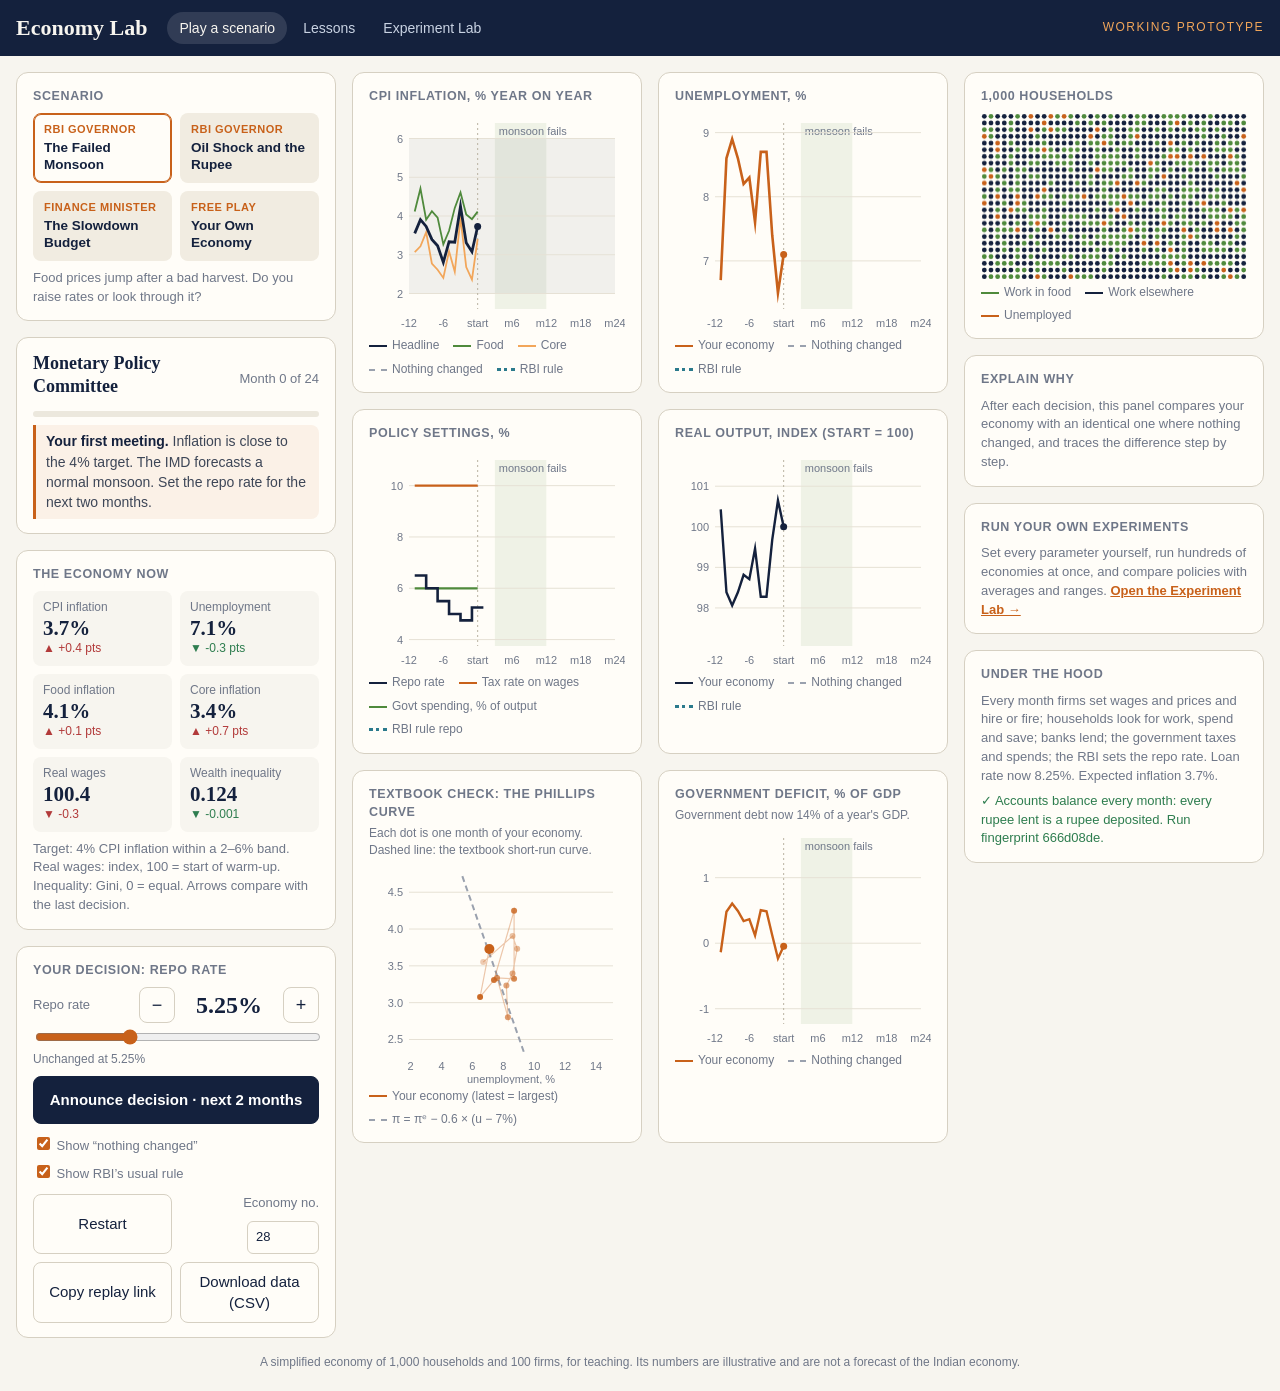
==== commit 783a80fe: "Add six guided lessons with auto-grading and teacher completion codes Each lesson runs real experime" ====
--- a/prototype/index.html
+++ b/prototype/index.html
@@ -58,7 +58,7 @@
 <body>
 <header class="top">
   <h1>Economy Lab</h1>
-  <nav aria-label="Pages"><a href="index.html" aria-current="page">Play a scenario</a><a href="lab.html">Experiment Lab</a></nav>
+  <nav aria-label="Pages"><a href="index.html" aria-current="page">Play a scenario</a><a href="lessons.html">Lessons</a><a href="lab.html">Experiment Lab</a></nav>
   <span class="tag">Working prototype</span>
 </header>
 
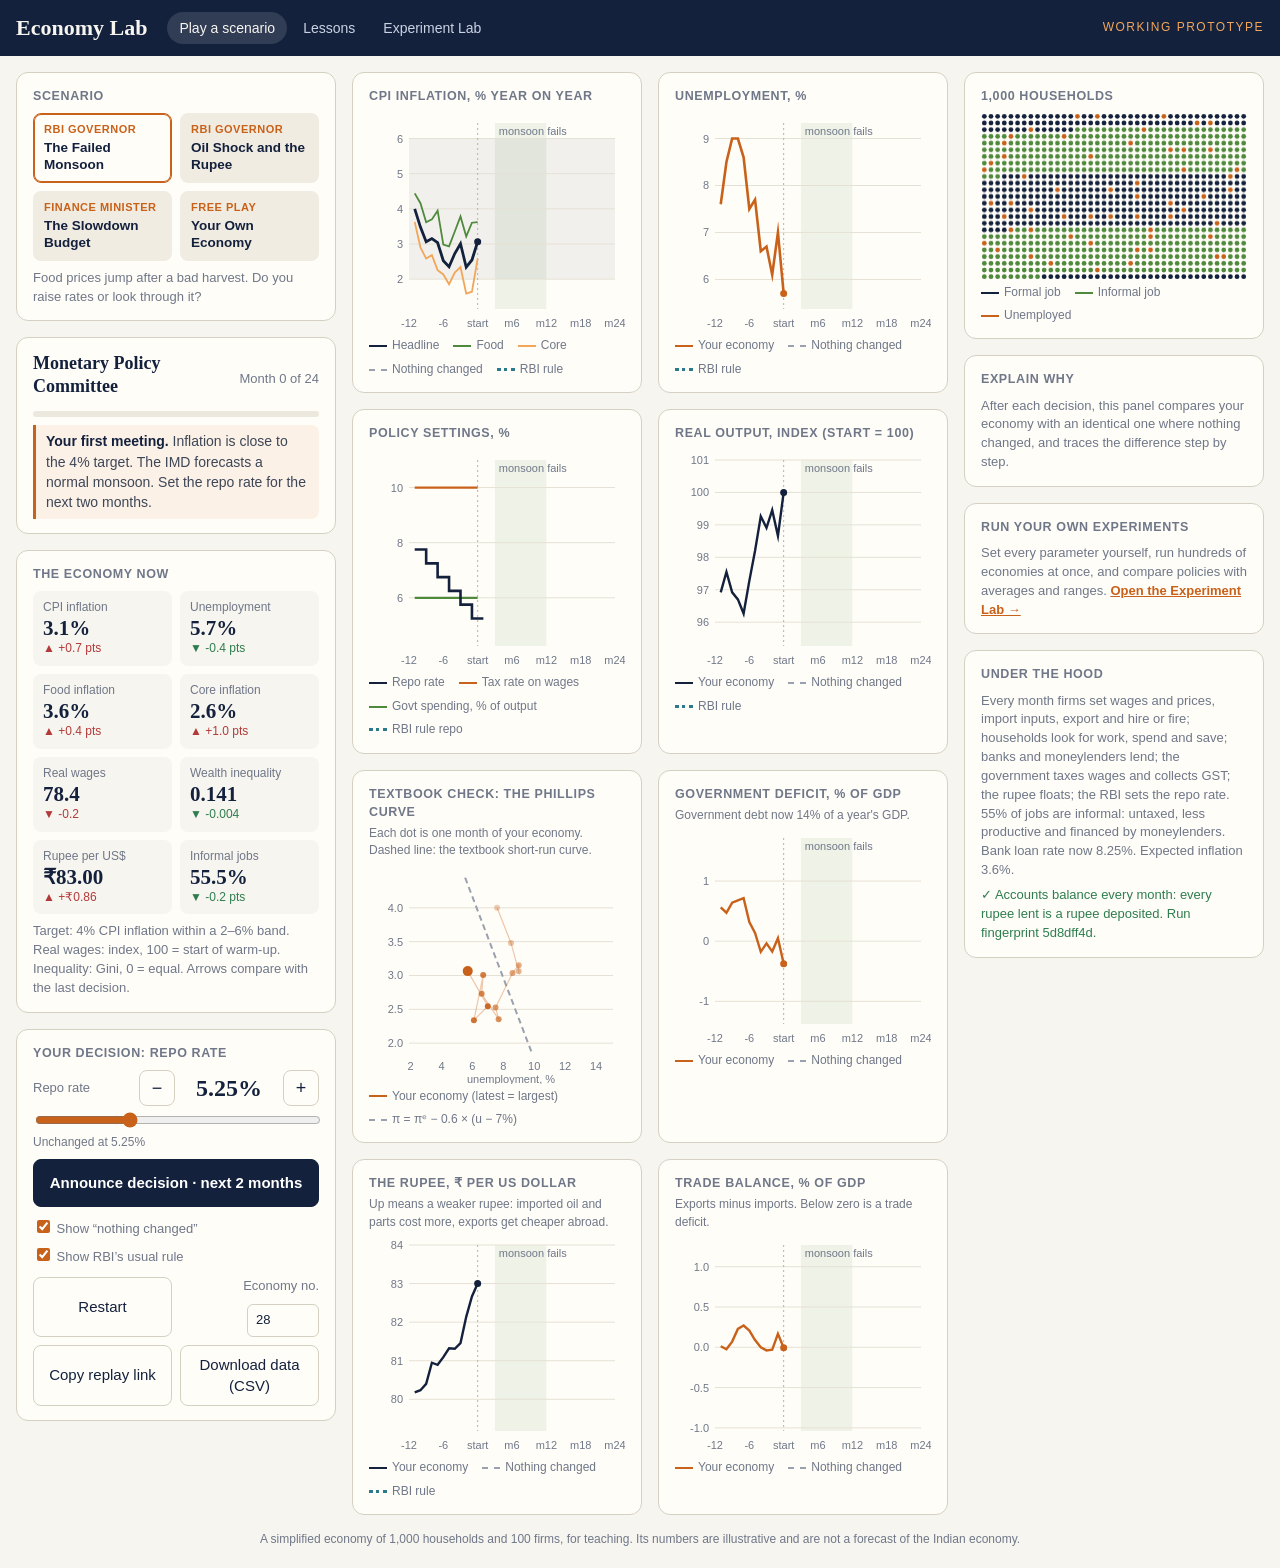
==== commit b27c8bf5: "Add the rupee, trade and an informal sector to the model Firms import inputs such as oil and export;" ====
--- a/prototype/index.html
+++ b/prototype/index.html
@@ -83,6 +83,8 @@
         <div class="tile"><div class="k">Core inflation</div><div class="v" id="t-core"></div><div class="d" id="d-core"></div></div>
         <div class="tile"><div class="k">Real wages</div><div class="v" id="t-rw"></div><div class="d" id="d-rw"></div></div>
         <div class="tile"><div class="k">Wealth inequality</div><div class="v" id="t-gini"></div><div class="d" id="d-gini"></div></div>
+        <div class="tile"><div class="k">Rupee per US$</div><div class="v" id="t-inr"></div><div class="d" id="d-inr"></div></div>
+        <div class="tile"><div class="k">Informal jobs</div><div class="v" id="t-inf"></div><div class="d" id="d-inf"></div></div>
       </div>
       <p class="small" style="margin-top:8px">Target: 4% CPI inflation within a 2–6% band. Real wages: index, 100 = start of warm-up. Inequality: Gini, 0 = equal. Arrows compare with the last decision.</p>
     </div>
@@ -121,6 +123,10 @@
         <div class="legend"><span><i style="border-color:var(--accent)"></i>Your economy (latest = largest)</span><span><i class="dash" style="border-color:var(--hold)"></i>π = πᵉ − 0.6 × (u − 7%)</span></div></div>
       <div class="card chart"><h3>Government deficit, % of GDP</h3><p class="sub" id="debt-note"></p><canvas id="c-def"></canvas>
         <div class="legend"><span><i style="border-color:var(--accent)"></i>Your economy</span><span class="lg-hold"><i class="dash" style="border-color:var(--hold)"></i>Nothing changed</span></div></div>
+      <div class="card chart"><h3>The rupee, ₹ per US dollar</h3><p class="sub">Up means a weaker rupee: imported oil and parts cost more, exports get cheaper abroad.</p><canvas id="c-inr"></canvas>
+        <div class="legend"><span><i style="border-color:var(--ink)"></i>Your economy</span><span class="lg-hold"><i class="dash" style="border-color:var(--hold)"></i>Nothing changed</span><span class="lg-auto"><i class="dot" style="border-color:var(--auto)"></i>RBI rule</span></div></div>
+      <div class="card chart"><h3>Trade balance, % of GDP</h3><p class="sub">Exports minus imports. Below zero is a trade deficit.</p><canvas id="c-tb"></canvas>
+        <div class="legend"><span><i style="border-color:var(--accent)"></i>Your economy</span><span class="lg-hold"><i class="dash" style="border-color:var(--hold)"></i>Nothing changed</span></div></div>
     </div>
   </section>
 
@@ -128,7 +134,7 @@
     <div class="card">
       <h3>1,000 households</h3>
       <canvas id="dots"></canvas>
-      <div class="legend"><span><i style="border-color:var(--food)"></i>Work in food</span><span><i style="border-color:var(--ink)"></i>Work elsewhere</span><span><i style="border-color:var(--accent)"></i>Unemployed</span></div>
+      <div class="legend"><span><i style="border-color:var(--ink)"></i>Formal job</span><span><i style="border-color:var(--food)"></i>Informal job</span><span><i style="border-color:var(--accent)"></i>Unemployed</span></div>
     </div>
     <div class="card explain"><h3>Explain why</h3><div id="explain"></div></div>
     <div class="card score" id="scorecard" hidden></div>
@@ -231,16 +237,18 @@
     tile('infl', h.infl, prev.infl, 'pct', 1); tile('u', h.u, prev.u, 'pct', 1); tile('food', h.foodInfl, prev.foodInfl, 'pct', 1); tile('core', h.coreInfl, prev.coreInfl, 'pct', 1);
     tile('rw', h.realWage, prev.realWage, 'index', -1);
     tile('gini', h.gini, prev.gini, 'gini', 1);
+    tile('inr', h.er * E.RUPEE_START, prev.er * E.RUPEE_START, 'inr', 1);
+    tile('inf', h.infShare, prev.infShare, 'pct', 1);
     renderControls(); drawCharts(); drawDots(); explain(); score();
-    $('hood').textContent = `Every month firms set wages and prices and hire or fire; households look for work, spend and save; banks lend; the government taxes and spends; the RBI sets the repo rate. Loan rate now ${pct(p.rates().loan, 2)}. Expected inflation ${pct(h.piE)}.`;
+    $('hood').textContent = `Every month firms set wages and prices, import inputs, export and hire or fire; households look for work, spend and save; banks and moneylenders lend; the government taxes wages and collects GST; the rupee floats; the RBI sets the repo rate. ${pct(h.infShare, 0)} of jobs are informal: untaxed, less productive and financed by moneylenders. Bank loan rate now ${pct(p.rates().loan, 2)}. Expected inflation ${pct(h.piE)}.`;
     $('check').textContent = `✓ Accounts balance every month: every rupee lent is a rupee deposited. Run fingerprint ${p.hash()}.`;
   }
 
   // kind: 'pct' | 'index' | 'gini'; sign +1 = a rise is bad (red), -1 = a rise is good (green)
   function tile(k, v, before, kind, sign) {
-    const show = x => kind === 'pct' ? pct(x) : kind === 'index' ? (100 * x).toFixed(1) : x.toFixed(3);
-    const showD = x => kind === 'pct' ? (100 * x).toFixed(1) + ' pts' : kind === 'index' ? (100 * x).toFixed(1) : x.toFixed(3);
-    const tiny = kind === 'pct' ? 0.0005 : kind === 'index' ? 0.0005 : 0.0005;
+    const show = x => kind === 'pct' ? pct(x) : kind === 'index' ? (100 * x).toFixed(1) : kind === 'inr' ? '₹' + x.toFixed(2) : x.toFixed(3);
+    const showD = x => kind === 'pct' ? (100 * x).toFixed(1) + ' pts' : kind === 'index' ? (100 * x).toFixed(1) : kind === 'inr' ? '₹' + x.toFixed(2) : x.toFixed(3);
+    const tiny = kind === 'inr' ? 0.005 : 0.0005;
     $('t-' + k).textContent = show(v);
     const d = v - before, el = $('d-' + k);
     el.className = 'd ' + (Math.abs(d) < tiny ? 'flat' : sign * d > 0 ? 'up' : 'down');
@@ -278,6 +286,9 @@
     const piE = 100 * game.player.piE;
     Ch.scatter($('c-ph'), { points: ph, color: tok('--accent'), xLabel: 'unemployment, %', ref: { x0: 3, y0: piE - 0.6 * (3 - 7), x1: 14, y1: piE - 0.6 * (14 - 7), color: tok('--hold') } });
     Ch.line($('c-def'), Object.assign({}, base, { minSpan: 2, series: [{ data: pts(Hd, 'defRatio'), color: tok('--hold'), dash: 'dash' }, { data: pts(P, 'defRatio'), color: tok('--accent'), width: 2.4, end: true }] }));
+    const inr = arr => arr.map(r => ({ x: r.t + 1, y: r.er * E.RUPEE_START }));
+    Ch.line($('c-inr'), Object.assign({}, base, { minSpan: 2, series: [{ data: inr(Hd), color: tok('--hold'), dash: 'dash' }, { data: inr(Au), color: tok('--auto'), dash: 'dot' }, { data: inr(P), color: tok('--ink'), width: 2.4, end: true }] }));
+    Ch.line($('c-tb'), Object.assign({}, base, { minSpan: 2, series: [{ data: pts(Hd, 'tradeBal'), color: tok('--hold'), dash: 'dash' }, { data: pts(P, 'tradeBal'), color: tok('--accent'), width: 2.4, end: true }] }));
     const last = game.player.hist[game.player.hist.length - 1];
     $('debt-note').textContent = `Government debt now ${pct(last.debtRatio, 0)} of a year's GDP.`;
   }
@@ -293,7 +304,7 @@
     const cU = tok('--accent'), cF = tok('--food'), cO = tok('--ink');
     for (let i = 0; i < s.H; i++) {
       const f = s.emp[i];
-      g.fillStyle = f < 0 ? cU : s.isFood[f] ? cF : cO;
+      g.fillStyle = f < 0 ? cU : s.isInf[f] ? cF : cO;
       g.beginPath(); g.arc((i % cols + 0.5) * cw, (Math.floor(i / cols) + 0.5) * ch, r, 0, Math.PI * 2); g.fill();
     }
   }
@@ -308,7 +319,8 @@
     const items = [];
     if (Math.abs(p.repo - q.repo) > 1e-9) {
       items.push(`${game.scenario.levers.includes('repo') ? 'Repo' : 'The RBI reacted to your budget: repo'} ${pct(p.repo, 2)} vs ${pct(q.repo, 2)}, so banks lend at ${pct(p.loanRate, 2)} instead of ${pct(q.loanRate, 2)}.`);
-      items.push(`Households ${p.aInc < q.aInc ? 'save more' : 'save less'}: they spend ${(100 * p.aInc).toFixed(1)}% of income vs ${(100 * q.aInc).toFixed(1)}%. Firms' investment is ${pc(p.I / q.I - 1)}.`);
+      items.push(`Households ${p.aInc < q.aInc ? 'save more' : 'save less'}: they spend ${(100 * p.aInc).toFixed(1)}% of income vs ${(100 * q.aInc).toFixed(1)}%. Firms' investment is ${pc(p.I / q.I - 1)}. Informal firms borrow from moneylenders, so their investment doesn't respond.`);
+      items.push(`The rupee is ₹${(p.er * E.RUPEE_START).toFixed(2)} per dollar vs ₹${(q.er * E.RUPEE_START).toFixed(2)}. ${p.er < q.er ? 'Higher rates attract foreign money, so the rupee is stronger: imported oil and parts are cheaper, but exports lose orders.' : 'Lower rates push money abroad, so the rupee is weaker: imports cost more, but exports gain orders.'}`);
     }
     if (Math.abs(p.taxRate - q.taxRate) > 1e-9) items.push(`Tax on wages ${pct(p.taxRate)} vs ${pct(q.taxRate)}: workers keep ${p.taxRate < q.taxRate ? 'more' : 'less'} of each rupee, so consumer spending is ${pc((p.C / p.cpi) / (q.C / q.cpi) - 1)} in real terms.`);
     if (Math.abs(p.govShare - q.govShare) > 1e-9) items.push(`The government buys ${pct(p.govShare)} of normal output vs ${pct(q.govShare)}, so firms get ${pc(p.G / q.G - 1)} in government orders.`);
@@ -318,7 +330,7 @@
     if (Math.abs(p.taxRate - q.taxRate) + Math.abs(p.govShare - q.govShare) > 1e-9) items.push(`The deficit is ${pct(p.defRatio)} of GDP vs ${pct(q.defRatio)}.`);
     let html = '<ol>' + items.map(s => `<li>${s}</li>`).join('') + '</ol>';
     const live = game.player.shocks.some(s => s.type !== 'confidence' && game.month >= s.start && game.month <= s.start + s.months + 4);
-    if (live) html += '<p class="small" style="margin-top:6px">A supply shock raises costs directly; interest rates cannot reverse it. Rates work mainly through spending, jobs and wages.</p>';
+    if (live) html += '<p class="small" style="margin-top:6px">A supply shock raises costs directly; interest rates cannot reverse it. Rates work mainly through spending, jobs, wages and the rupee.</p>';
     el.innerHTML = html;
   }
 
@@ -356,10 +368,10 @@
     Ch.toast((await Ch.copyText(url)) ? 'Replay link copied. Anyone who opens it sees this exact game.' : 'Copy this link from the address bar: ' + url);
   };
   $('csv').onclick = () => {
-    const cols = ['month', 'repo_pct', 'tax_pct', 'spend_pct', 'cpi_inflation_pct', 'food_inflation_pct', 'core_inflation_pct', 'unemployment_pct', 'real_output', 'real_wage_index', 'deficit_pct_gdp', 'debt_pct_gdp', 'wealth_gini', 'nochange_inflation_pct', 'nochange_unemployment_pct', 'rbirule_inflation_pct', 'rbirule_unemployment_pct'];
+    const cols = ['month', 'repo_pct', 'tax_pct', 'spend_pct', 'cpi_inflation_pct', 'food_inflation_pct', 'core_inflation_pct', 'unemployment_pct', 'real_output', 'real_wage_index', 'deficit_pct_gdp', 'debt_pct_gdp', 'wealth_gini', 'rupee_per_usd', 'trade_balance_pct_gdp', 'informal_jobs_pct', 'nochange_inflation_pct', 'nochange_unemployment_pct', 'rbirule_inflation_pct', 'rbirule_unemployment_pct'];
     const P = game.player.hist.filter(r => r.t >= 0), Hd = game.hold.hist.filter(r => r.t >= 0), Au = game.auto ? game.auto.hist.filter(r => r.t >= 0) : [];
     const f = (x, d = 3) => (+x).toFixed(d);
-    const lines = P.map((r, i) => [r.t + 1, f(100 * r.repo, 2), f(100 * r.taxRate, 1), f(100 * r.govShare, 1), f(100 * r.infl), f(100 * r.foodInfl), f(100 * r.coreInfl), f(100 * r.u, 2), f(r.Y, 1), f(100 * r.realWage, 2), f(100 * r.defRatio), f(100 * r.debtRatio, 2), f(r.gini, 4),
+    const lines = P.map((r, i) => [r.t + 1, f(100 * r.repo, 2), f(100 * r.taxRate, 1), f(100 * r.govShare, 1), f(100 * r.infl), f(100 * r.foodInfl), f(100 * r.coreInfl), f(100 * r.u, 2), f(r.Y, 1), f(100 * r.realWage, 2), f(100 * r.defRatio), f(100 * r.debtRatio, 2), f(r.gini, 4), f(r.er * E.RUPEE_START, 2), f(100 * r.tradeBal), f(100 * r.infShare, 1),
       Hd[i] ? f(100 * Hd[i].infl) : '', Hd[i] ? f(100 * Hd[i].u, 2) : '', Au[i] ? f(100 * Au[i].infl) : '', Au[i] ? f(100 * Au[i].u, 2) : ''].join(','));
     const ok = Ch.downloadText(`economy-lab-${scenarioId}-${game.player.P.seed}.csv`, [cols.join(',')].concat(lines).join('\n'));
     Ch.toast(ok ? 'Data downloaded.' : 'This viewer blocks downloads. Open the page from GitHub to download data.');
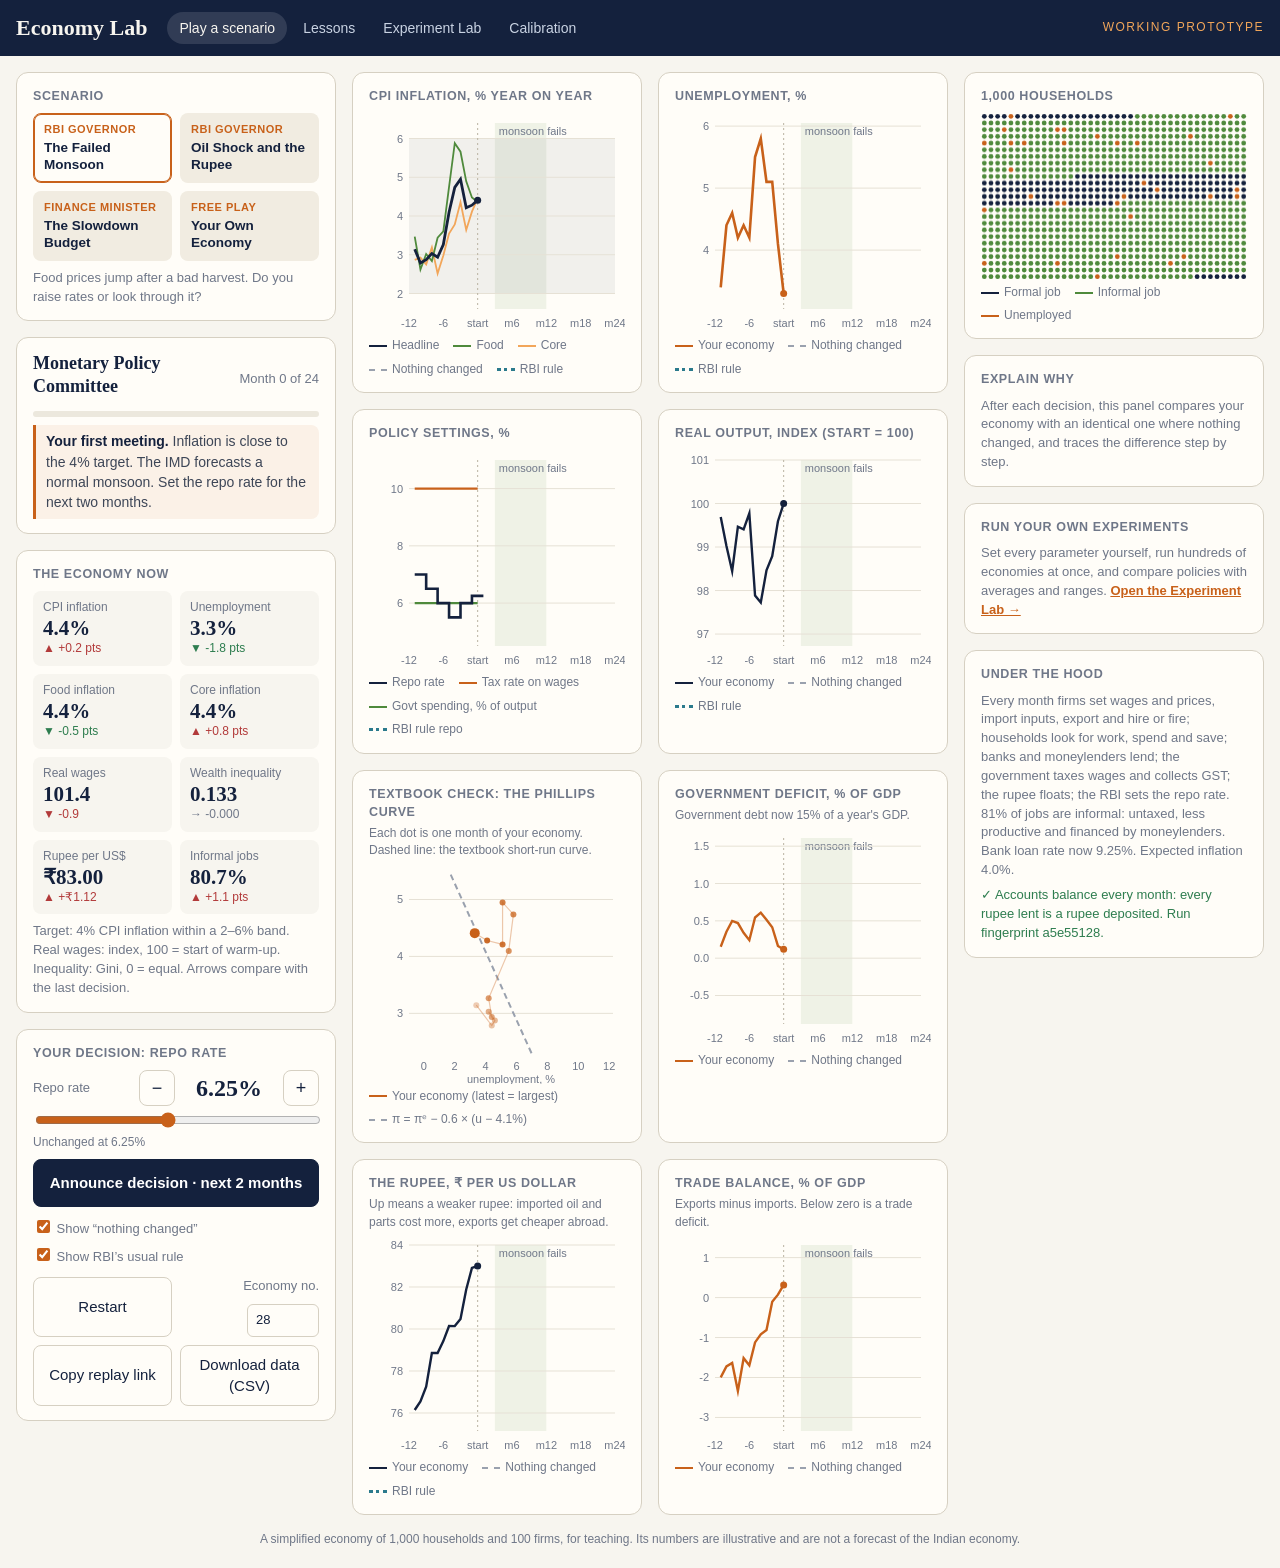
==== commit 29f827d1: "Calibrate the model to Indian data, 2015-2024 Adds random harvest, oil-price and demand shocks, and " ====
--- a/prototype/index.html
+++ b/prototype/index.html
@@ -58,7 +58,7 @@
 <body>
 <header class="top">
   <h1>Economy Lab</h1>
-  <nav aria-label="Pages"><a href="index.html" aria-current="page">Play a scenario</a><a href="lessons.html">Lessons</a><a href="lab.html">Experiment Lab</a></nav>
+  <nav aria-label="Pages"><a href="index.html" aria-current="page">Play a scenario</a><a href="lessons.html">Lessons</a><a href="lab.html">Experiment Lab</a><a href="calibration.html">Calibration</a></nav>
   <span class="tag">Working prototype</span>
 </header>
 
@@ -120,7 +120,7 @@
       <div class="card chart"><h3>Real output, index (start = 100)</h3><canvas id="c-y"></canvas>
         <div class="legend"><span><i style="border-color:var(--ink)"></i>Your economy</span><span class="lg-hold"><i class="dash" style="border-color:var(--hold)"></i>Nothing changed</span><span class="lg-auto"><i class="dot" style="border-color:var(--auto)"></i>RBI rule</span></div></div>
       <div class="card chart"><h3>Textbook check: the Phillips curve</h3><p class="sub">Each dot is one month of your economy. Dashed line: the textbook short-run curve.</p><canvas id="c-ph"></canvas>
-        <div class="legend"><span><i style="border-color:var(--accent)"></i>Your economy (latest = largest)</span><span><i class="dash" style="border-color:var(--hold)"></i>π = πᵉ − 0.6 × (u − 7%)</span></div></div>
+        <div class="legend"><span><i style="border-color:var(--accent)"></i>Your economy (latest = largest)</span><span><i class="dash" style="border-color:var(--hold)"></i><span id="ph-eq">textbook curve</span></span></div></div>
       <div class="card chart"><h3>Government deficit, % of GDP</h3><p class="sub" id="debt-note"></p><canvas id="c-def"></canvas>
         <div class="legend"><span><i style="border-color:var(--accent)"></i>Your economy</span><span class="lg-hold"><i class="dash" style="border-color:var(--hold)"></i>Nothing changed</span></div></div>
       <div class="card chart"><h3>The rupee, ₹ per US dollar</h3><p class="sub">Up means a weaker rupee: imported oil and parts cost more, exports get cheaper abroad.</p><canvas id="c-inr"></canvas>
@@ -284,7 +284,9 @@
     Ch.line($('c-y'), Object.assign({}, base, { minSpan: 2, series: [{ data: yi(Hd), color: tok('--hold'), dash: 'dash' }, { data: yi(Au), color: tok('--auto'), dash: 'dot' }, { data: yi(P), color: tok('--ink'), width: 2.4, end: true }] }));
     const ph = P.map(r => ({ x: 100 * r.u, y: 100 * r.infl }));
     const piE = 100 * game.player.piE;
-    Ch.scatter($('c-ph'), { points: ph, color: tok('--accent'), xLabel: 'unemployment, %', ref: { x0: 3, y0: piE - 0.6 * (3 - 7), x1: 14, y1: piE - 0.6 * (14 - 7), color: tok('--hold') } });
+    const un = 100 * game.player.P.uNatural, sl = game.player.P.phillips;
+    $('ph-eq').textContent = `π = πᵉ − ${sl.toFixed(2).replace(/0$/, '')} × (u − ${un.toFixed(1)}%)`;
+    Ch.scatter($('c-ph'), { points: ph, color: tok('--accent'), xLabel: 'unemployment, %', ref: { x0: un - 4, y0: piE + sl * 4, x1: un + 7, y1: piE - sl * 7, color: tok('--hold') } });
     Ch.line($('c-def'), Object.assign({}, base, { minSpan: 2, series: [{ data: pts(Hd, 'defRatio'), color: tok('--hold'), dash: 'dash' }, { data: pts(P, 'defRatio'), color: tok('--accent'), width: 2.4, end: true }] }));
     const inr = arr => arr.map(r => ({ x: r.t + 1, y: r.er * E.RUPEE_START }));
     Ch.line($('c-inr'), Object.assign({}, base, { minSpan: 2, series: [{ data: inr(Hd), color: tok('--hold'), dash: 'dash' }, { data: inr(Au), color: tok('--auto'), dash: 'dot' }, { data: inr(P), color: tok('--ink'), width: 2.4, end: true }] }));
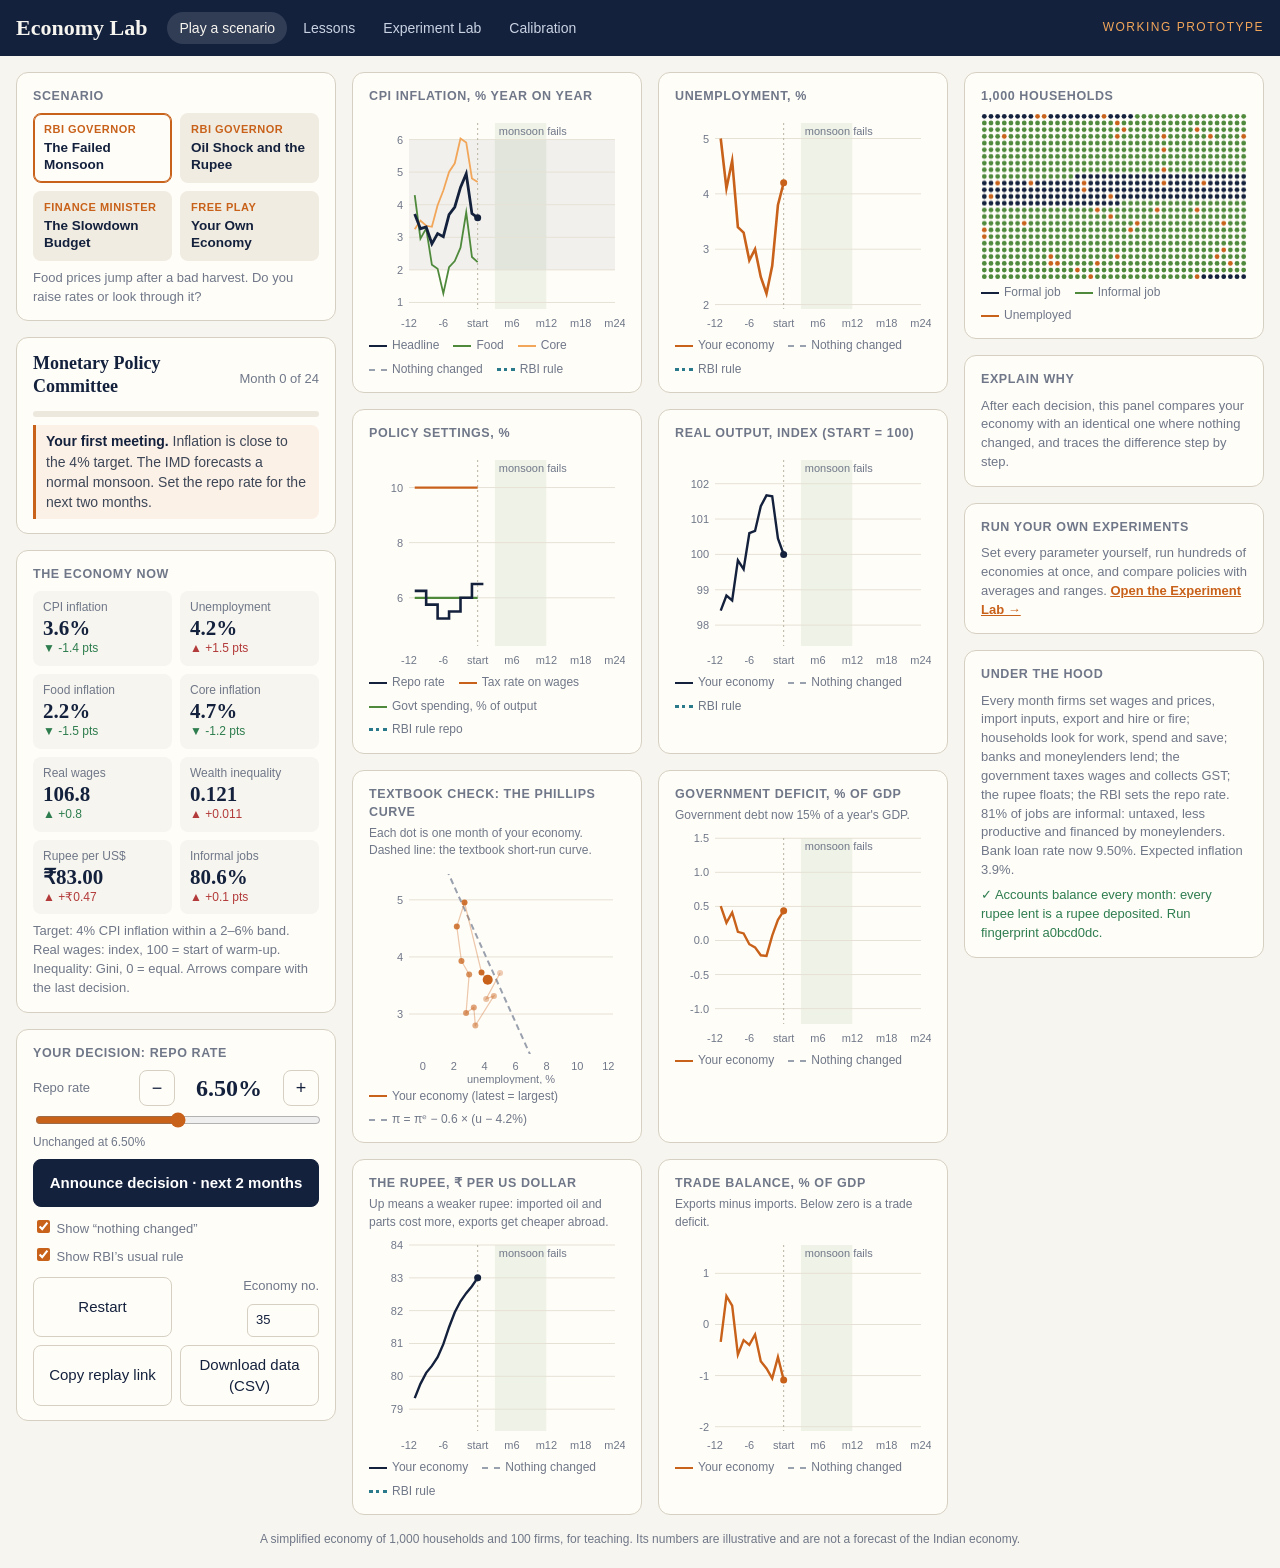
==== commit 0045a773: "Fix inflation persistence and recalibrate Inflation used to swing the wrong way from year to year (p" ====
--- a/prototype/index.html
+++ b/prototype/index.html
@@ -102,7 +102,7 @@
       </div>
       <div class="tools">
         <button id="restart">Restart</button>
-        <label class="small row" style="justify-content:flex-end">Economy no. <input id="seed" type="number" min="1" value="28" style="width:72px"></label>
+        <label class="small row" style="justify-content:flex-end">Economy no. <input id="seed" type="number" min="1" value="35" style="width:72px"></label>
         <button id="share">Copy replay link</button>
         <button id="csv">Download data (CSV)</button>
       </div>
@@ -173,7 +173,7 @@
   }
 
   function start(decisions) {
-    const seed = Math.max(1, Math.floor(Number($('seed').value) || 28));
+    const seed = Math.max(1, Math.floor(Number($('seed').value) || E.DEFAULTS.seed));
     game = new E.Game(scenarioId, { seed });
     for (const d of decisions || []) game.meeting(d);
     pending = { repo: game.player.repo, tax: game.player.taxRate, spend: game.player.govShare };
@@ -361,7 +361,7 @@
       const m = /^r(\d+)t(\d+)s(\d+)(?:x([mos]))?$/.exec(t);
       return m ? { repo: m[1] / 10000, tax: m[2] / 1000, spend: m[3] / 1000, shock: m[4] ? keyOf[m[4]] : '' } : null;
     }).filter(Boolean);
-    return { scenario: parts[1], seed: Number(parts[2]) || 28, decisions };
+    return { scenario: parts[1], seed: Number(parts[2]) || E.DEFAULTS.seed, decisions };
   }
   $('share').onclick = async () => {
     const h = encode();
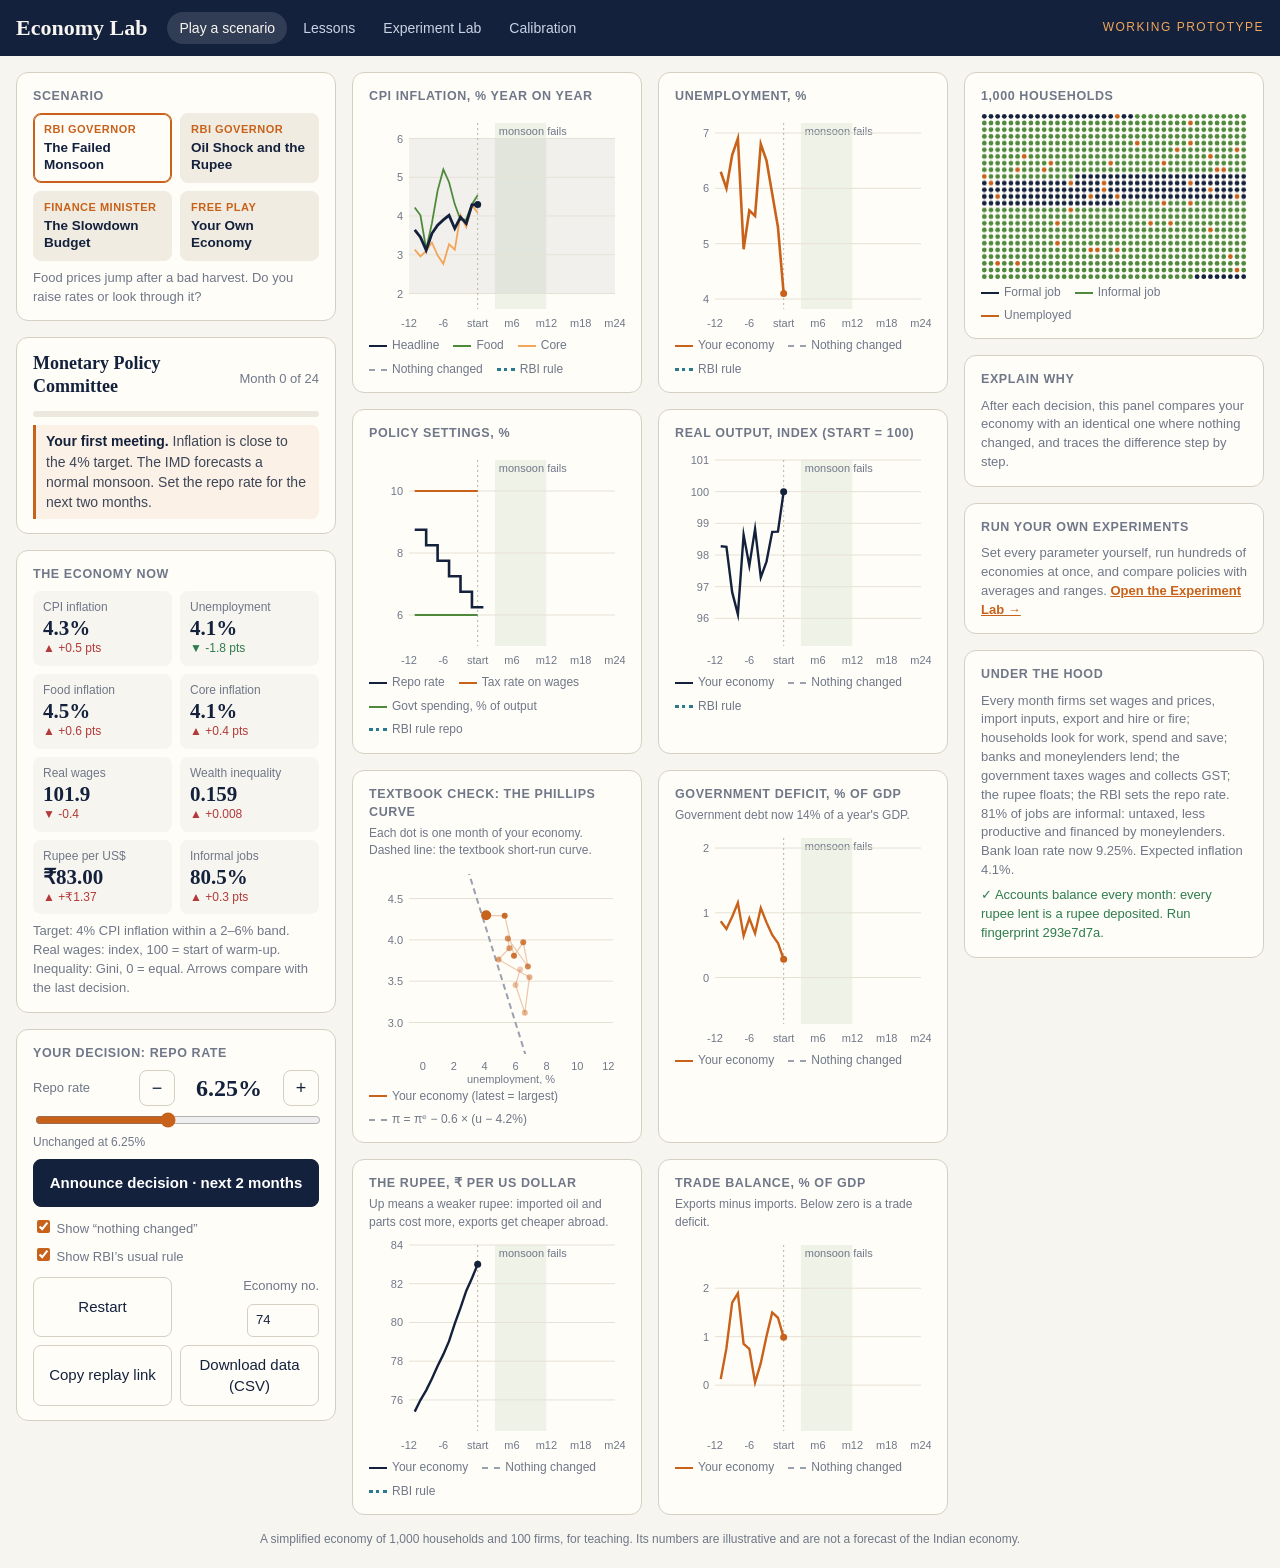
==== commit 552a3ca4: "Add indiasim, the Python package for researchers Runs the website's own engine in embedded V8, so re" ====
--- a/prototype/index.html
+++ b/prototype/index.html
@@ -102,7 +102,7 @@
       </div>
       <div class="tools">
         <button id="restart">Restart</button>
-        <label class="small row" style="justify-content:flex-end">Economy no. <input id="seed" type="number" min="1" value="35" style="width:72px"></label>
+        <label class="small row" style="justify-content:flex-end">Economy no. <input id="seed" type="number" min="1" value="74" style="width:72px"></label>
         <button id="share">Copy replay link</button>
         <button id="csv">Download data (CSV)</button>
       </div>
